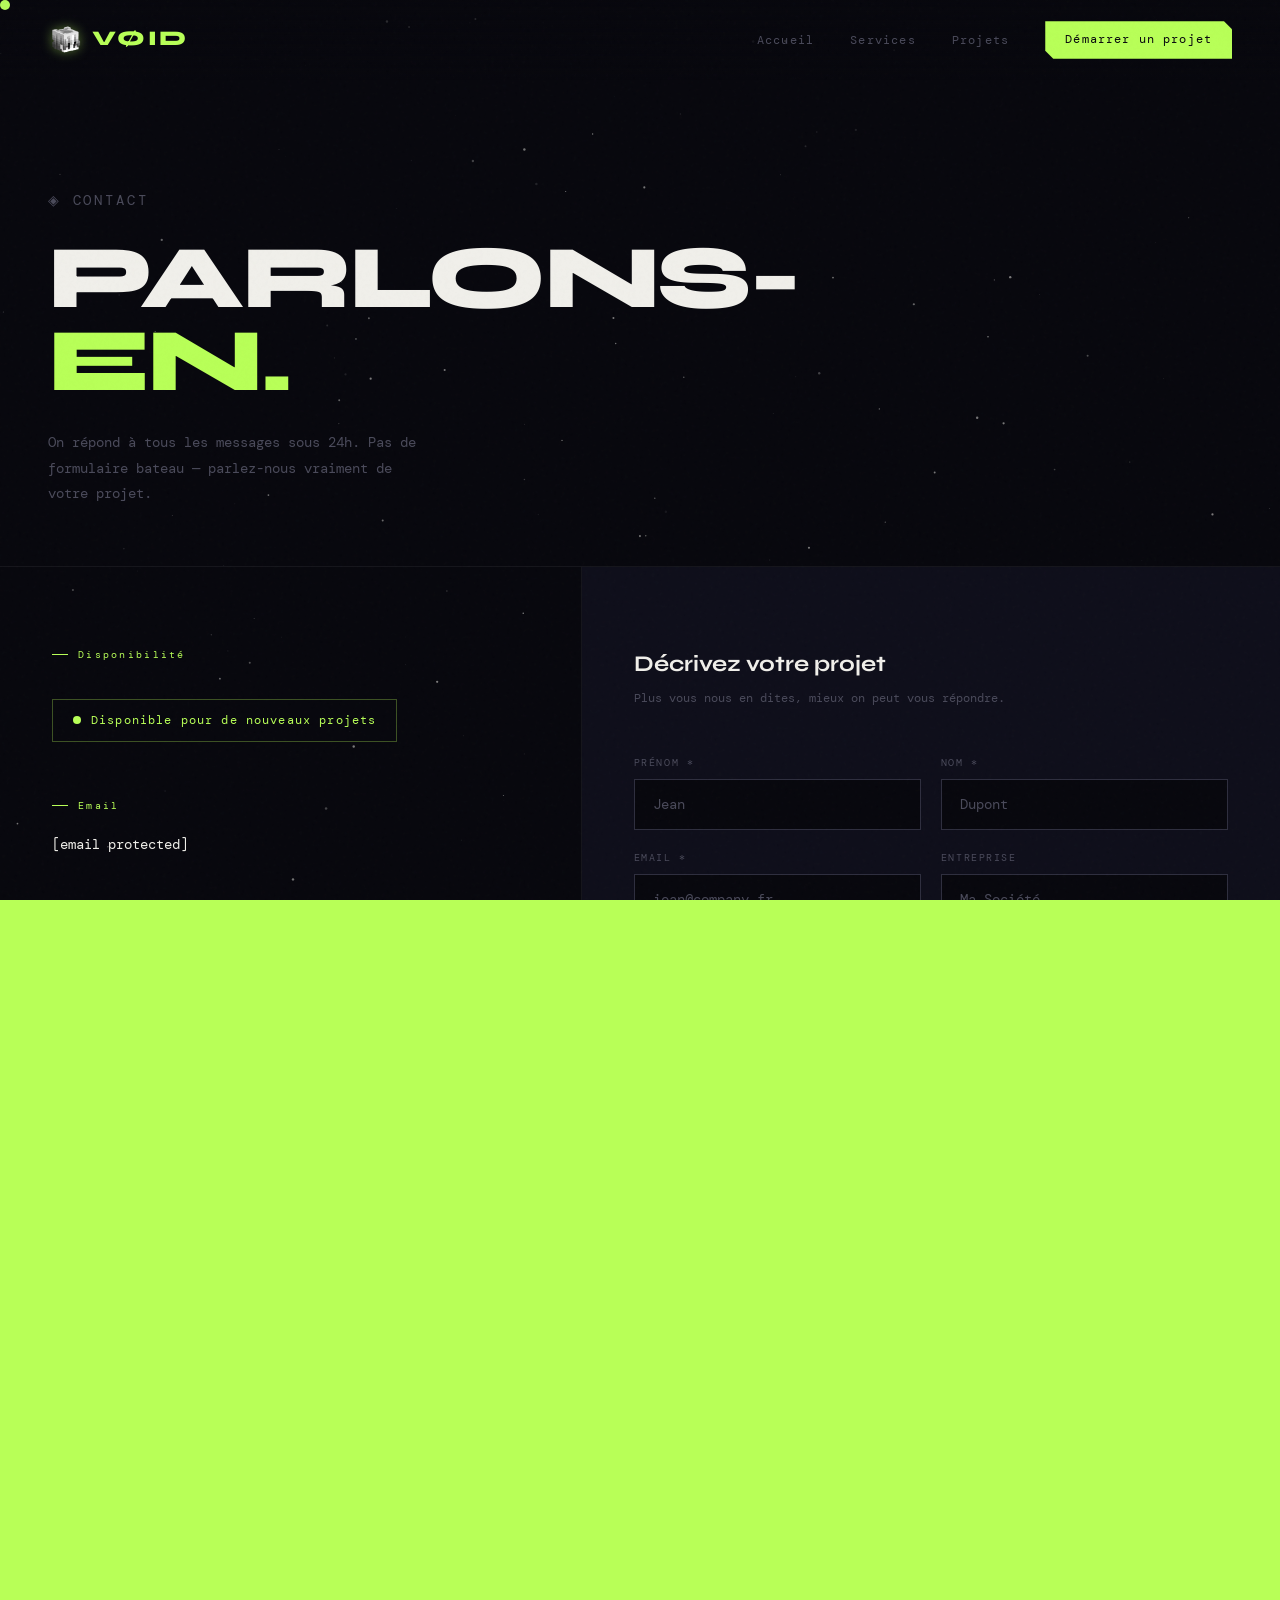
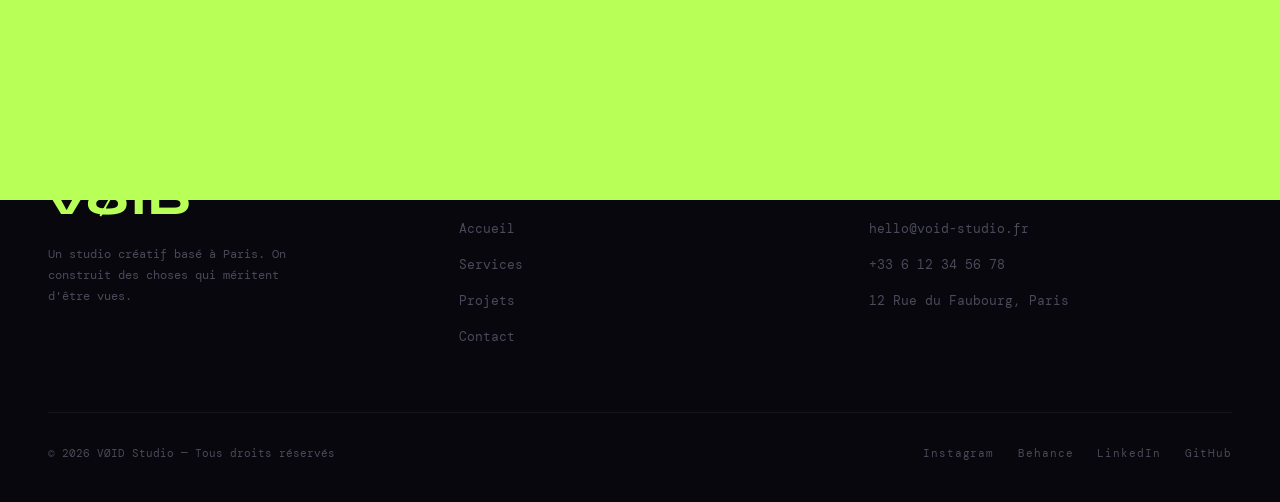
==== contact.html @ 42331fbd "Update contact.html" ====
<!DOCTYPE html>
<html lang="fr">
<head>
<meta charset="UTF-8">
<meta name="viewport" content="width=device-width, initial-scale=1.0">
<title>VØID Studio — Contact</title>
<meta name="description" content="Contactez le studio VØID pour démarrer votre projet web ou de design.">
<link rel="stylesheet" href="style.css">
<style>
  .contact-hero { padding: calc(var(--nav-h) + 80px) 48px 60px; position: relative; z-index: 1; }
  .contact-hero h1 { margin-top: 24px; }
  .contact-hero p {
    font-family: var(--font-mono); font-size: 0.88rem;
    color: var(--muted); line-height: 1.8; max-width: 380px;
    margin-top: 28px;
    opacity: 0; animation: fadeUp 0.9s 0.55s var(--ease-out) forwards;
  }

  /* MAIN LAYOUT */
  .contact-layout {
    display: grid; grid-template-columns: 1fr 1.2fr;
    gap: 0; border-top: 1px solid var(--border);
    position: relative; z-index: 1;
    min-height: 70vh;
  }

  /* LEFT: INFO */
  .contact-info { padding: 80px 52px; border-right: 1px solid var(--border); }
  .info-block { margin-bottom: 56px; }
  .info-block-label {
    font-family: var(--font-mono); font-size: 0.65rem;
    color: var(--accent); letter-spacing: 0.22em;
    margin-bottom: 20px; display: flex; align-items: center; gap: 10px;
  }
  .info-block-label::before { content:''; display:block; width:16px; height:1px; background:var(--accent); }
  .info-block a, .info-block p {
    font-size: 1rem; color: var(--white);
    text-decoration: none; display: block; margin-bottom: 8px;
    font-family: var(--font-mono); font-size: 0.88rem;
    transition: color 0.3s;
  }
  .info-block a:hover { color: var(--accent); }

  .availability-badge {
    display: inline-flex; align-items: center; gap: 10px;
    border: 1px solid rgba(184,255,87,0.3); padding: 12px 20px;
    margin-top: 16px;
  }
  .avail-dot {
    width: 8px; height: 8px; border-radius: 50%;
    background: var(--accent);
    animation: pulse 2s infinite;
  }
  .avail-text { font-family:var(--font-mono); font-size:0.72rem; color:var(--accent); letter-spacing:0.1em; }

  .social-links { display: flex; flex-direction: column; gap: 12px; }
  .social-link {
    font-family: var(--font-mono); font-size: 0.82rem;
    color: var(--muted); text-decoration: none;
    display: flex; align-items: center; gap: 12px;
    transition: all 0.3s;
  }
  .social-link::before { content:'↗'; font-size:0.7rem; opacity:0; transform:translateX(-4px); transition:all 0.3s; }
  .social-link:hover { color: var(--white); }
  .social-link:hover::before { opacity:1; transform:translateX(0); }

  /* RIGHT: FORM */
  .contact-form-wrap { padding: 80px 52px; background: var(--bg2); }
  .form-title { font-size: 1.4rem; font-weight: 700; margin-bottom: 8px; }
  .form-subtitle { font-family:var(--font-mono); font-size:0.78rem; color:var(--muted); margin-bottom: 48px; }

  .form-grid { display: grid; grid-template-columns: 1fr 1fr; gap: 20px; }
  .form-group { display: flex; flex-direction: column; gap: 8px; }
  .form-group.full { grid-column: 1/-1; }
  .form-label { font-family:var(--font-mono); font-size:0.65rem; color:var(--muted); letter-spacing:0.15em; text-transform:uppercase; }
  .form-input, .form-select, .form-textarea {
    background: var(--bg); border: 1px solid var(--muted2);
    color: var(--white); font-family: var(--font-mono); font-size: 0.85rem;
    padding: 16px 18px; outline: none;
    transition: border-color 0.3s, box-shadow 0.3s;
    width: 100%;
  }
  .form-input:focus, .form-select:focus, .form-textarea:focus {
    border-color: var(--accent);
    box-shadow: 0 0 0 3px rgba(184,255,87,0.08);
  }
  .form-input::placeholder, .form-textarea::placeholder { color: var(--muted); }
  .form-select { appearance: none; background-image: url("data:image/svg+xml,%3Csvg xmlns='http://www.w3.org/2000/svg' viewBox='0 0 12 8'%3E%3Cpath d='M1 1l5 5 5-5' stroke='%234a4a5a' stroke-width='1.5' fill='none'/%3E%3C/svg%3E"); background-repeat:no-repeat; background-position:right 16px center; background-size:12px; cursor:pointer; }
  .form-select option { background: var(--bg2); }
  .form-textarea { resize: vertical; min-height: 140px; }

  /* Budget selector */
  .budget-grid { display: grid; grid-template-columns: repeat(3,1fr); gap: 8px; }
  .budget-opt input { display: none; }
  .budget-opt label {
    display: block; padding: 12px 8px; text-align: center;
    font-family: var(--font-mono); font-size: 0.65rem; letter-spacing: 0.05em;
    border: 1px solid var(--muted2); color: var(--muted);
    cursor: pointer; transition: all 0.3s;
  }
  .budget-opt input:checked + label { border-color: var(--accent); color: var(--accent); background: rgba(184,255,87,0.06); }
  .budget-opt label:hover { border-color: var(--white); color: var(--white); }

  .form-submit {
    margin-top: 32px; width: 100%;
    background: var(--accent); color: var(--bg);
    border: none; padding: 20px 32px;
    font-family: var(--font-display); font-size: 0.95rem; font-weight: 700;
    letter-spacing: 0.04em; cursor: pointer;
    display: flex; align-items: center; justify-content: center; gap: 12px;
    clip-path: polygon(0 0,calc(100% - 12px) 0,100% 12px,100% 100%,12px 100%,0 calc(100% - 12px));
    transition: transform 0.3s var(--ease-out), box-shadow 0.3s;
  }
  .form-submit:hover { transform: translateY(-3px); box-shadow: 0 16px 48px rgba(184,255,87,0.25); }
  .form-submit.loading { opacity: 0.7; pointer-events: none; }
  .form-submit .submit-arrow { transition: transform 0.3s; }
  .form-submit:hover .submit-arrow { transform: translate(4px,-4px); }

  /* Success message */
  .form-success {
    display: none; text-align: center; padding: 60px 20px;
  }
  .form-success.show { display: block; }
  .form-success .success-icon { font-size: 3rem; margin-bottom: 20px; }
  .form-success h3 { font-size: 1.6rem; font-weight: 700; margin-bottom: 12px; }
  .form-success p { font-family:var(--font-mono); font-size:0.82rem; color:var(--muted); line-height:1.7; }

  /* MAP-LIKE VISUAL */
  .contact-location {
    position: relative; z-index: 1;
    margin: 0; padding: 0;
    height: 200px; overflow: hidden;
    background: var(--bg2); border-top: 1px solid var(--border);
    display: flex; align-items: center; justify-content: center;
  }
  .location-inner { text-align: center; }
  .location-pin { font-size: 2rem; animation: float 3s ease-in-out infinite; display:block; margin-bottom:12px; }
  @keyframes float { 0%,100%{transform:translateY(0)} 50%{transform:translateY(-8px)} }
  .location-text { font-family:var(--font-mono); font-size:0.78rem; color:var(--muted); letter-spacing:0.1em; }
  .location-text strong { color:var(--white); display:block; font-size:0.9rem; margin-bottom:4px; font-weight:400; }
  .location-grid-bg {
    position: absolute; inset: 0; opacity: 0.04;
    background-image: linear-gradient(var(--accent) 1px, transparent 1px), linear-gradient(90deg, var(--accent) 1px, transparent 1px);
    background-size: 40px 40px;
    pointer-events: none;
  }

  @media(max-width:1024px){ .contact-layout{grid-template-columns:1fr} .contact-info{border-right:none;border-bottom:1px solid var(--border)} }
  @media(max-width:768px){ .contact-hero,.contact-info,.contact-form-wrap{padding-left:24px;padding-right:24px} .form-grid{grid-template-columns:1fr} .budget-grid{grid-template-columns:repeat(2,1fr)} }
</style>
</head>
<body>
<canvas id="stars"></canvas>
<div class="cursor" id="cursor"></div>
<div class="cursor-ring" id="cursorRing"></div>
<div class="page-transition"></div>

<nav class="nav">
  <a class="nav-logo" href="index.html"><img src="Voidsoul.png" alt="VØID" style="height:36px;width:36px;object-fit:contain;vertical-align:middle;margin-right:8px;filter:drop-shadow(0 0 6px rgba(184,255,87,0.4))">VØID</a>
  <div class="nav-links">
    <a href="index.html">Accueil</a>
    <a href="services.html">Services</a>
    <a href="projets.html">Projets</a>
    <a href="contact.html" class="nav-cta">Démarrer un projet</a>
  </div>
  <button class="nav-toggle" aria-label="Menu"><span></span><span></span><span></span></button>
</nav>
<nav class="nav-mobile">
  <a href="index.html">Accueil</a>
  <a href="services.html">Services</a>
  <a href="projets.html">Projets</a>
  <a href="contact.html">Contact</a>
</nav>

<div class="page">
  <!-- HERO -->
  <section class="contact-hero">
    <p class="page-hero-tag">◈ CONTACT</p>
    <h1 class="display-lg">PARLONS-<br><span class="text-accent">EN.</span></h1>
    <p>On répond à tous les messages sous 24h. Pas de formulaire bateau — parlez-nous vraiment de votre projet.</p>
  </section>

  <!-- LAYOUT -->
  <div class="contact-layout">
    <!-- INFO -->
    <aside class="contact-info">
      <div class="info-block reveal">
        <div class="info-block-label">Disponibilité</div>
        <div class="availability-badge">
          <div class="avail-dot"></div>
          <span class="avail-text">Disponible pour de nouveaux projets</span>
        </div>
      </div>

      <div class="info-block reveal" style="transition-delay:0.1s">
        <div class="info-block-label">Email</div>
        <a href="/cdn-cgi/l/email-protection#aac2cfc6c6c5eadcc5c3ce87d9dedfcec3c584ccd8"><span class="__cf_email__" data-cfemail="9ef6fbf2f2f1dee8f1f7fab3edeaebfaf7f1b0f8ec">[email&#160;protected]</span></a>
      </div>

      <div class="info-block reveal" style="transition-delay:0.15s">
        <div class="info-block-label">Téléphone</div>
        <a href="tel:+33612345678">+33 6 12 34 56 78</a>
        <p style="font-size:0.72rem;color:var(--muted);margin-top:4px">Lun–Ven, 9h–18h</p>
      </div>

      <div class="info-block reveal" style="transition-delay:0.2s">
        <div class="info-block-label">Adresse</div>
        <p>12 Rue du Faubourg Saint-Antoine</p>
        <p>75011 Paris, France</p>
      </div>

      <div class="info-block reveal" style="transition-delay:0.25s">
        <div class="info-block-label">Réseaux</div>
        <div class="social-links">
          <a href="#" class="social-link">Instagram</a>
          <a href="#" class="social-link">Behance</a>
          <a href="#" class="social-link">LinkedIn</a>
          <a href="#" class="social-link">GitHub</a>
        </div>
      </div>
    </aside>

    <!-- FORM -->
    <div class="contact-form-wrap reveal-right">
      <div id="formContainer">
        <h2 class="form-title">Décrivez votre projet</h2>
        <p class="form-subtitle">Plus vous nous en dites, mieux on peut vous répondre.</p>

        <form id="contactForm" novalidate>
          <div class="form-grid">
            <div class="form-group">
              <label class="form-label" for="fname">Prénom *</label>
              <input class="form-input" type="text" id="fname" name="fname" placeholder="Jean" required>
            </div>
            <div class="form-group">
              <label class="form-label" for="lname">Nom *</label>
              <input class="form-input" type="text" id="lname" name="lname" placeholder="Dupont" required>
            </div>
            <div class="form-group">
              <label class="form-label" for="email">Email *</label>
              <input class="form-input" type="email" id="email" name="email" placeholder="jean@company.fr" required>
            </div>
            <div class="form-group">
              <label class="form-label" for="company">Entreprise</label>
              <input class="form-input" type="text" id="company" name="company" placeholder="Ma Société">
            </div>
            <div class="form-group full">
              <label class="form-label" for="service">Type de projet *</label>
              <select class="form-select" id="service" name="service" required>
                <option value="" disabled selected>Sélectionnez un service…</option>
                <option value="web">Création de site web</option>
                <option value="code">Code du tout (app, API, script…)</option>
                <option value="collab">Collaboration / Partenariat</option>
                <option value="design">Créations graphiques</option>
                <option value="motion">Motion & Animation</option>
                <option value="maintenance">Maintenance & Support</option>
                <option value="other">Autre / Je ne sais pas encore</option>
              </select>
            </div>
            <div class="form-group full">
              <label class="form-label">Budget estimé</label>
              <div class="budget-grid">
                <div class="budget-opt"><input type="radio" name="budget" id="b1" value="<2k"><label for="b1">&lt; 2 000 €</label></div>
                <div class="budget-opt"><input type="radio" name="budget" id="b2" value="2-5k"><label for="b2">2 000 – 5 000 €</label></div>
                <div class="budget-opt"><input type="radio" name="budget" id="b3" value="5-10k"><label for="b3">5 000 – 10 000 €</label></div>
                <div class="budget-opt"><input type="radio" name="budget" id="b4" value="10-25k"><label for="b4">10 000 – 25 000 €</label></div>
                <div class="budget-opt"><input type="radio" name="budget" id="b5" value=">25k"><label for="b5">&gt; 25 000 €</label></div>
                <div class="budget-opt"><input type="radio" name="budget" id="b6" value="unknown"><label for="b6">À définir</label></div>
              </div>
            </div>
            <div class="form-group full">
              <label class="form-label" for="message">Décrivez votre projet *</label>
              <textarea class="form-textarea" id="message" name="message" placeholder="Parlez-nous de votre projet, vos objectifs, votre cible, vos délais… Plus vous nous en dites, mieux c'est." required></textarea>
            </div>
          </div>

          <button type="submit" class="form-submit" id="submitBtn">
            Envoyer le message
            <svg class="submit-arrow" width="20" height="20" viewBox="0 0 20 20" fill="none"><path d="M4 16L16 4M16 4H8M16 4V12" stroke="currentColor" stroke-width="1.5"/></svg>
          </button>
        </form>
      </div>

      <!-- SUCCESS -->
      <div class="form-success" id="formSuccess">
        <div class="success-icon">◈</div>
        <h3>Message reçu !</h3>
        <p>On reviendra vers vous sous 24h.<br>En attendant, jetez un oeil à nos projets.</p>
        <a href="projets.html" class="btn btn-primary" style="margin-top:32px; display:inline-flex">
          Voir nos projets →
        </a>
      </div>
    </div>
  </div>

  <!-- LOCATION -->
  <div class="contact-location">
    <div class="location-grid-bg"></div>
    <div class="location-inner">
      <span class="location-pin">◎</span>
      <div class="location-text">
        <strong>Paris, France</strong>
        12 Rue du Faubourg Saint-Antoine, 75011
      </div>
    </div>
  </div>

  <footer class="footer"></footer>
</div>

<script data-cfasync="false" src="/cdn-cgi/scripts/5c5dd728/cloudflare-static/email-decode.min.js"></script><script src="data.js"></script>
<script src="main.js"></script>
<script>
  const form = document.getElementById('contactForm');
  const submitBtn = document.getElementById('submitBtn');
  const formSuccess = document.getElementById('formSuccess');
  const formContainer = document.getElementById('formContainer');

  /* Input focus effects */
  document.querySelectorAll('.form-input, .form-select, .form-textarea').forEach(el => {
    el.addEventListener('focus', () => el.parentElement.classList.add('focused'));
    el.addEventListener('blur',  () => el.parentElement.classList.remove('focused'));
  });

  /* Form validation & submit */
  form && form.addEventListener('submit', e => {
    e.preventDefault();
    const required = form.querySelectorAll('[required]');
    let valid = true;
    required.forEach(field => {
      if (!field.value.trim()) {
        valid = false;
        field.style.borderColor = 'var(--accent2)';
        field.addEventListener('input', () => field.style.borderColor = '', { once: true });
      }
    });
    if (!valid) return;

    submitBtn.classList.add('loading');
    submitBtn.textContent = 'Envoi en cours…';

    // Simulate send (replace with real API call)
    setTimeout(() => {
      formContainer.style.opacity = '0';
      formContainer.style.transform = 'translateY(-20px)';
      formContainer.style.transition = 'all 0.4s ease';
      setTimeout(() => {
        formContainer.style.display = 'none';
        formSuccess.classList.add('show');
        formSuccess.style.animation = 'fadeUp 0.6s var(--ease-out) forwards';
      }, 400);
    }, 1800);
  });

  /* Character counter for textarea */
  const textarea = document.getElementById('message');
  if (textarea) {
    const label = textarea.previousElementSibling;
    textarea.addEventListener
---- style.css ----
/* ========================================================
   VØID Studio — Global Stylesheet
   ======================================================== */

@import url('https://fonts.googleapis.com/css2?family=Syne:wght@400;600;700;800&family=DM+Mono:ital,wght@0,300;0,400;1,300&display=swap');

/* ── RESET & ROOT ── */
*, *::before, *::after { margin: 0; padding: 0; box-sizing: border-box; }

:root {
  --bg:      #07070d;
  --bg2:     #0e0e1a;
  --bg3:     #141424;
  --accent:  #b8ff57;
  --accent2: #ff4d6d;
  --accent3: #57c8ff;
  --white:   #f0efea;
  --muted:   #4a4a5a;
  --muted2:  #2e2e3e;
  --border:  rgba(255,255,255,0.06);

  --font-display: 'Syne', sans-serif;
  --font-mono:    'DM Mono', monospace;

  --ease-out:  cubic-bezier(0.16, 1, 0.3, 1);
  --ease-in:   cubic-bezier(0.7, 0, 0.84, 0);

  --radius: 2px;
  --nav-h: 80px;
}

html { scroll-behavior: smooth; font-size: 16px; }

body {
  background: var(--bg);
  color: var(--white);
  font-family: var(--font-display);
  cursor: none;
  overflow-x: hidden;
  line-height: 1.5;
  -webkit-font-smoothing: antialiased;
}

/* ── NOISE OVERLAY ── */
body::after {
  content: '';
  position: fixed; inset: 0;
  background-image: url("data:image/svg+xml,%3Csvg viewBox='0 0 256 256' xmlns='http://www.w3.org/2000/svg'%3E%3Cfilter id='n'%3E%3CfeTurbulence type='fractalNoise' baseFrequency='0.9' numOctaves='4' stitchTiles='stitch'/%3E%3C/filter%3E%3Crect width='100%25' height='100%25' filter='url(%23n)' opacity='0.04'/%3E%3C/svg%3E");
  pointer-events: none;
  z-index: 9000;
  opacity: 0.5;
}

/* ── CUSTOM CURSOR ── */
.cursor {
  position: fixed; top: 0; left: 0;
  width: 10px; height: 10px;
  background: var(--accent);
  border-radius: 50%;
  pointer-events: none;
  z-index: 9999;
  mix-blend-mode: exclusion;
  transition: transform 0.08s ease, width 0.3s var(--ease-out), height 0.3s var(--ease-out);
}
.cursor-ring {
  position: fixed; top: 0; left: 0;
  width: 36px; height: 36px;
  border: 1px solid rgba(184,255,87,0.5);
  border-radius: 50%;
  pointer-events: none;
  z-index: 9998;
  mix-blend-mode: exclusion;
  transition: transform 0.18s var(--ease-out), width 0.35s var(--ease-out), height 0.35s var(--ease-out), border-color 0.3s, background 0.3s;
}
.cursor-ring.hovered {
  width: 56px; height: 56px;
  border-color: var(--accent);
  background: rgba(184,255,87,0.06);
}
.cursor-ring.clicking { transform: scale(0.8) !important; }

/* ── CANVAS STARS ── */
#stars {
  position: fixed; top: 0; left: 0;
  width: 100%; height: 100%;
  z-index: 0; pointer-events: none;
}

/* ── NAVIGATION ── */
.nav {
  position: fixed; top: 0; left: 0; right: 0;
  z-index: 200;
  height: var(--nav-h);
  display: flex; justify-content: space-between; align-items: center;
  padding: 0 48px;
}
.nav::before {
  content: '';
  position: absolute; inset: 0;
  background: linear-gradient(to bottom, rgba(7,7,13,0.95) 0%, rgba(7,7,13,0) 100%);
  pointer-events: none;
}
.nav-logo {
  font-size: 1.3rem; font-weight: 800;
  letter-spacing: 0.12em; color: var(--accent);
  text-decoration: none; z-index: 1;
  transition: opacity 0.3s;
}
.nav-logo:hover { opacity: 0.7; }
.nav-links {
  display: flex; gap: 36px; align-items: center; z-index: 1;
}
.nav-links a {
  font-family: var(--font-mono); font-size: 0.75rem;
  color: var(--muted); text-decoration: none;
  letter-spacing: 0.1em; transition: color 0.3s;
  position: relative;
}
.nav-links a::after {
  content: '';
  position: absolute; bottom: -2px; left: 0;
  width: 0; height: 1px;
  background: var(--accent);
  transition: width 0.3s var(--ease-out);
}
.nav-links a:hover, .nav-links a.active { color: var(--white); }
.nav-links a:hover::after, .nav-links a.active::after { width: 100%; }
.nav-cta {
  font-family: var(--font-mono) !important;
  background: var(--accent) !important;
  color: var(--bg) !important;
  padding: 10px 20px !important;
  font-size: 0.72rem !important;
  font-weight: 400 !important;
  letter-spacing: 0.1em !important;
  transition: transform 0.25s, box-shadow 0.25s !important;
  clip-path: polygon(0 0, calc(100% - 8px) 0, 100% 8px, 100% 100%, 8px 100%, 0 calc(100% - 8px));
}
.nav-cta::after { display: none !important; }
.nav-cta:hover { transform: translateY(-2px) !important; box-shadow: 0 8px 30px rgba(184,255,87,0.3) !important; }

/* Mobile hamburger */
.nav-toggle {
  display: none; z-index: 1;
  flex-direction: column; gap: 5px; cursor: pointer;
  background: none; border: none; padding: 4px;
}
.nav-toggle span {
  display: block; width: 24px; height: 1px;
  background: var(--white); transition: all 0.3s;
}
.nav-toggle.open span:nth-child(1) { transform: translateY(6px) rotate(45deg); }
.nav-toggle.open span:nth-child(2) { opacity: 0; }
.nav-toggle.open span:nth-child(3) { transform: translateY(-6px) rotate(-45deg); }

/* Mobile menu */
.nav-mobile {
  display: none;
  position: fixed; inset: 0;
  background: var(--bg);
  z-index: 190;
  flex-direction: column; justify-content: center; align-items: center;
  gap: 40px;
}
.nav-mobile.open { display: flex; }
.nav-mobile a {
  font-size: 2.5rem; font-weight: 800;
  color: var(--white); text-decoration: none;
  letter-spacing: -0.02em; transition: color 0.3s;
}
.nav-mobile a:hover { color: var(--accent); }

/* ── PAGE WRAPPER ── */
.page { position: relative; z-index: 1; }

/* ── SECTION BASICS ── */
.section { padding: 120px 48px; }
.section-sm { padding: 80px 48px; }

.section-label {
  font-family: var(--font-mono); font-size: 0.68rem;
  color: var(--accent); letter-spacing: 0.3em;
  text-transform: uppercase;
  display: flex; align-items: center; gap: 16px;
  margin-bottom: 64px;
}
.section-label::before {
  content: ''; display: block;
  width: 32px; height: 1px; background: var(--accent);
  flex-shrink: 0;
}

/* ── TYPOGRAPHY ── */
.display-xl {
  font-size: clamp(4rem, 11vw, 12rem);
  font-weight: 800; line-height: 0.9;
  letter-spacing: -0.03em;
}
.display-lg {
  font-size: clamp(3rem, 7vw, 8rem);
  font-weight: 800; line-height: 0.92;
  letter-spacing: -0.03em;
}
.display-md {
  font-size: clamp(2rem, 4vw, 4rem);
  font-weight: 700; line-height: 1.1;
  letter-spacing: -0.02em;
}
.text-accent { color: var(--accent); }
.text-muted { color: var(--muted); }
.text-mono {
  font-family: var(--font-mono);
  font-size: 0.85rem; line-height: 1.8;
}

/* ── BUTTONS ── */
.btn {
  display: inline-flex; align-items: center; gap: 12px;
  text-decoration: none; font-family: var(--font-display);
  font-weight: 700; letter-spacing: 0.04em;
  transition: all 0.3s var(--ease-out);
  cursor: none;
}
.btn-primary {
  background: var(--accent); color: var(--bg);
  padding: 18px 36px; font-size: 0.9rem;
  clip-path: polygon(0 0, calc(100% - 12px) 0, 100% 12px, 100% 100%, 12px 100%, 0 calc(100% - 12px));
}
.btn-primary:hover {
  transform: translateY(-3px);
  box-shadow: 0 20px 60px rgba(184,255,87,0.25);
}
.btn-outline {
  border: 1px solid var(--muted2); color: var(--white);
  padding: 16px 32px; font-size: 0.85rem;
}
.btn-outline:hover {
  border-color: var(--white);
  transform: translateY(-2px);
}
.btn svg { transition: transform 0.3s var(--ease-out); }
.btn:hover svg { transform: translate(4px, -4px); }

/* ── CARDS ── */
.card {
  background: var(--bg2);
  border: 1px solid var(--border);
  transition: all 0.4s var(--ease-out);
}
.card:hover { border-color: rgba(184,255,87,0.12); background: var(--bg3); }

/* ── TAG ── */
.tag {
  display: inline-block;
  font-family: var(--font-mono); font-size: 0.65rem;
  letter-spacing: 0.15em; text-transform: uppercase;
  padding: 5px 12px;
  border: 1px solid var(--muted2);
  color: var(--muted);
}

/* ── DIVIDER ── */
.divider { height: 1px; background: var(--border); margin: 0 48px; }

/* ── MARQUEE ── */
.marquee-wrapper {
  border-top: 1px solid var(--border);
  border-bottom: 1px solid var(--border);
  padding: 18px 0; overflow: hidden;
  background: rgba(255,255,255,0.015);
}
.marquee-track {
  display: flex; white-space: nowrap;
  animation: marquee 20s linear infinite;
}
.marquee-track:hover { animation-play-state: paused; }
.marquee-item {
  font-family: var(--font-mono); font-size: 0.72rem;
  letter-spacing: 0.18em; color: var(--muted);
  padding: 0 48px; display: flex; align-items: center; gap: 48px;
}
.marquee-dot { color: var(--accent); }

/* ── STATS BAR ── */
.stats-bar {
  background: var(--accent);
  display: grid; grid-template-columns: repeat(4, 1fr);
}
.stat-item { padding: 52px 40px; border-right: 1px solid rgba(7,7,13,0.12); }
.stat-item:last-child { border-right: none; }
.stat-number {
  font-size: clamp(2.5rem, 5vw, 4rem);
  font-weight: 800; color: var(--bg); line-height: 1;
}
.stat-suffix { color: rgba(7,7,13,0.5); font-size: 0.6em; }
.stat-label {
  font-family: var(--font-mono); font-size: 0.7rem;
  color: rgba(7,7,13,0.55); margin-top: 8px;
  letter-spacing: 0.1em; text-transform: uppercase;
}

/* ── FOOTER ── */
.footer {
  border-top: 1px solid var(--border);
  padding: 64px 48px 40px;
  position: relative; z-index: 1;
}
.footer-top {
  display: grid; grid-template-columns: 1fr 1fr 1fr;
  gap: 48px; margin-bottom: 64px;
}
.footer-brand .logo {
  font-size: 2rem; font-weight: 800;
  color: var(--accent); letter-spacing: 0.1em;
  display: block; margin-bottom: 16px;
}
.footer-brand p {
  font-family: var(--font-mono); font-size: 0.78rem;
  color: var(--muted); line-height: 1.7; max-width: 260px;
}
.footer-col h4 {
  font-family: var(--font-mono); font-size: 0.68rem;
  color: var(--accent); letter-spacing: 0.2em;
  text-transform: uppercase; margin-bottom: 20px;
}
.footer-col ul { list-style: none; display: flex; flex-direction: column; gap: 12px; }
.footer-col ul li a {
  font-family: var(--font-mono); font-size: 0.8rem;
  color: var(--muted); text-decoration: none;
  transition: color 0.3s;
}
.footer-col ul li a:hover { color: var(--white); }
.footer-bottom {
  display: flex; justify-content: space-between; align-items: center;
  padding-top: 32px; border-top: 1px solid var(--border);
}
.footer-copy {
  font-family: var(--font-mono); font-size: 0.7rem; color: var(--muted);
}
.footer-socials { display: flex; gap: 24px; }
.footer-socials a {
  font-family: var(--font-mono); font-size: 0.7rem;
  color: var(--muted); text-decoration: none;
  letter-spacing: 0.08em; transition: color 0.3s;
}
.footer-socials a:hover { color: var(--accent); }

/* ── SCROLL REVEAL ── */
.reveal {
  opacity: 0;
  transform: translateY(32px);
  transition: opacity 0.8s var(--ease-out), transform 0.8s var(--ease-out);
}
.reveal.visible { opacity: 1; transform: translateY(0); }
.reveal-left {
  opacity: 0; transform: translateX(-32px);
  transition: opacity 0.8s var(--ease-out), transform 0.8s var(--ease-out);
}
.reveal-left.visible { opacity: 1; transform: translateX(0); }
.reveal-right {
  opacity: 0; transform: translateX(32px);
  transition: opacity 0.8s var(--ease-out), transform 0.8s var(--ease-out);
}
.reveal-right.visible { opacity: 1; transform: translateX(0); }

/* ── PAGE TRANSITION ── */
.page-transition {
  position: fixed; inset: 0; z-index: 9990;
  background: var(--accent);
  transform: translateY(100%);
  pointer-events: none;
}
.page-transition.entering { animation: ptEnter 0.5s var(--ease-out) forwards; }
.page-transition.leaving  { animation: ptLeave 0.5s var(--ease-in) forwards; }

/* ── GLITCH ── */
.glitch { position: relative; }
.glitch::before, .glitch::after {
  content: attr(data-text);
  position: absolute; top: 0; left: 0;
  width: 100%; height: 100%;
}
.glitch::before {
  color: var(--accent2);
  clip-path: polygon(0 30%, 100% 30%, 100% 50%, 0 50%);
  animation: glitch1 5s infinite;
}
.glitch::after {
  color: var(--accent3);
  clip-path: polygon(0 65%, 100% 65%, 100% 80%, 0 80%);
  animation: glitch2 5s infinite 0.15s;
}

/* ── ANIMATIONS ── */
@keyframes marquee {
  from { transform: translateX(0); }
  to   { transform: translateX(-50%); }
}
@keyframes glitch1 {
  0%,88%,100% { transform: translate(0); opacity: 0; }
  89% { transform: translate(-3px, 1px); opacity: 0.8; }
  91% { transform: translate(3px, -1px); opacity: 0.5; }
  94% { transform: translate(0); opacity: 0; }
}
@keyframes glitch2 {
  0%,90%,100% { transform: translate(0); opacity: 0; }
  91% { transform: translate(3px, -2px); opacity: 0.7; }
  93% { transform: translate(-3px, 1px); opacity: 0.4; }
  96% { transform: translate(0); opacity: 0; }
}
@keyframes fadeUp {
  from { opacity: 0; transform: translateY(30px); }
  to   { opacity: 1; transform: translateY(0); }
}
@keyframes fadeIn {
  from { opacity: 0; }
  to   { opacity: 1; }
}
@keyframes ptEnter {
  from { transform: translateY(100%); }
  to   { transform: translateY(0%); }
}
@keyframes ptLeave {
  from { transform: translateY(0%); }
  to   { transform: translateY(-100%); }
}
@keyframes spin {
  to { transform: rotate(360deg); }
}
@keyframes pulse {
  0%,100% { opacity: 1; }
  50% { opacity: 0.4; }
}

/* ── HERO SHARED ── */
.page-hero {
  min-height: 55vh;
  display: flex; flex-direction: column; justify-content: flex-end;
  padding: calc(var(--nav-h) + 60px) 48px 80px;
}
.page-hero-tag {
  font-family: var(--font-mono); font-size: 0.7rem;
  color: var(--accent); letter-spacing: 0.2em;
  margin-bottom: 24px;
  opacity: 0; animation: fadeUp 0.9s 0.2s var(--ease-out) forwards;
}
.page-hero h1 {
  opacity: 0; animation: fadeUp 0.9s 0.35s var(--ease-out) forwards;
}
.page-hero p {
  opacity: 0; animation: fadeUp 0.9s 0.55s var(--ease-out) forwards;
}

/* ── RESPONSIVE ── */
@media (max-width: 1024px) {
  .section, .section-sm { padding-left: 32px; padding-right: 32px; }
  .nav { padding: 0 32px; }
  .stats-bar { grid-template-columns: repeat(2, 1fr); }
  .footer-top { grid-template-columns: 1fr 1fr; }
  .footer-top > :first-child { grid-column: 1 / -1; }
}
@media (max-width: 768px) {
  .section, .section-sm { padding-left: 24px; padding-right: 24px; padding-top: 80px; padding-bottom: 80px; }
  .nav { padding: 0 24px; }
  .nav-links { display: none; }
  .nav-toggle { display: flex; }
  .stats-bar { grid-template-columns: 1fr 1fr; }
  .footer-top { grid-template-columns: 1fr; }
  .footer-bottom { flex-direction: column; gap: 16px; text-align: center; }
  .divider { margin: 0 24px; }
  body { cursor: auto; }
  .cursor, .cursor-ring { display: none; }
}
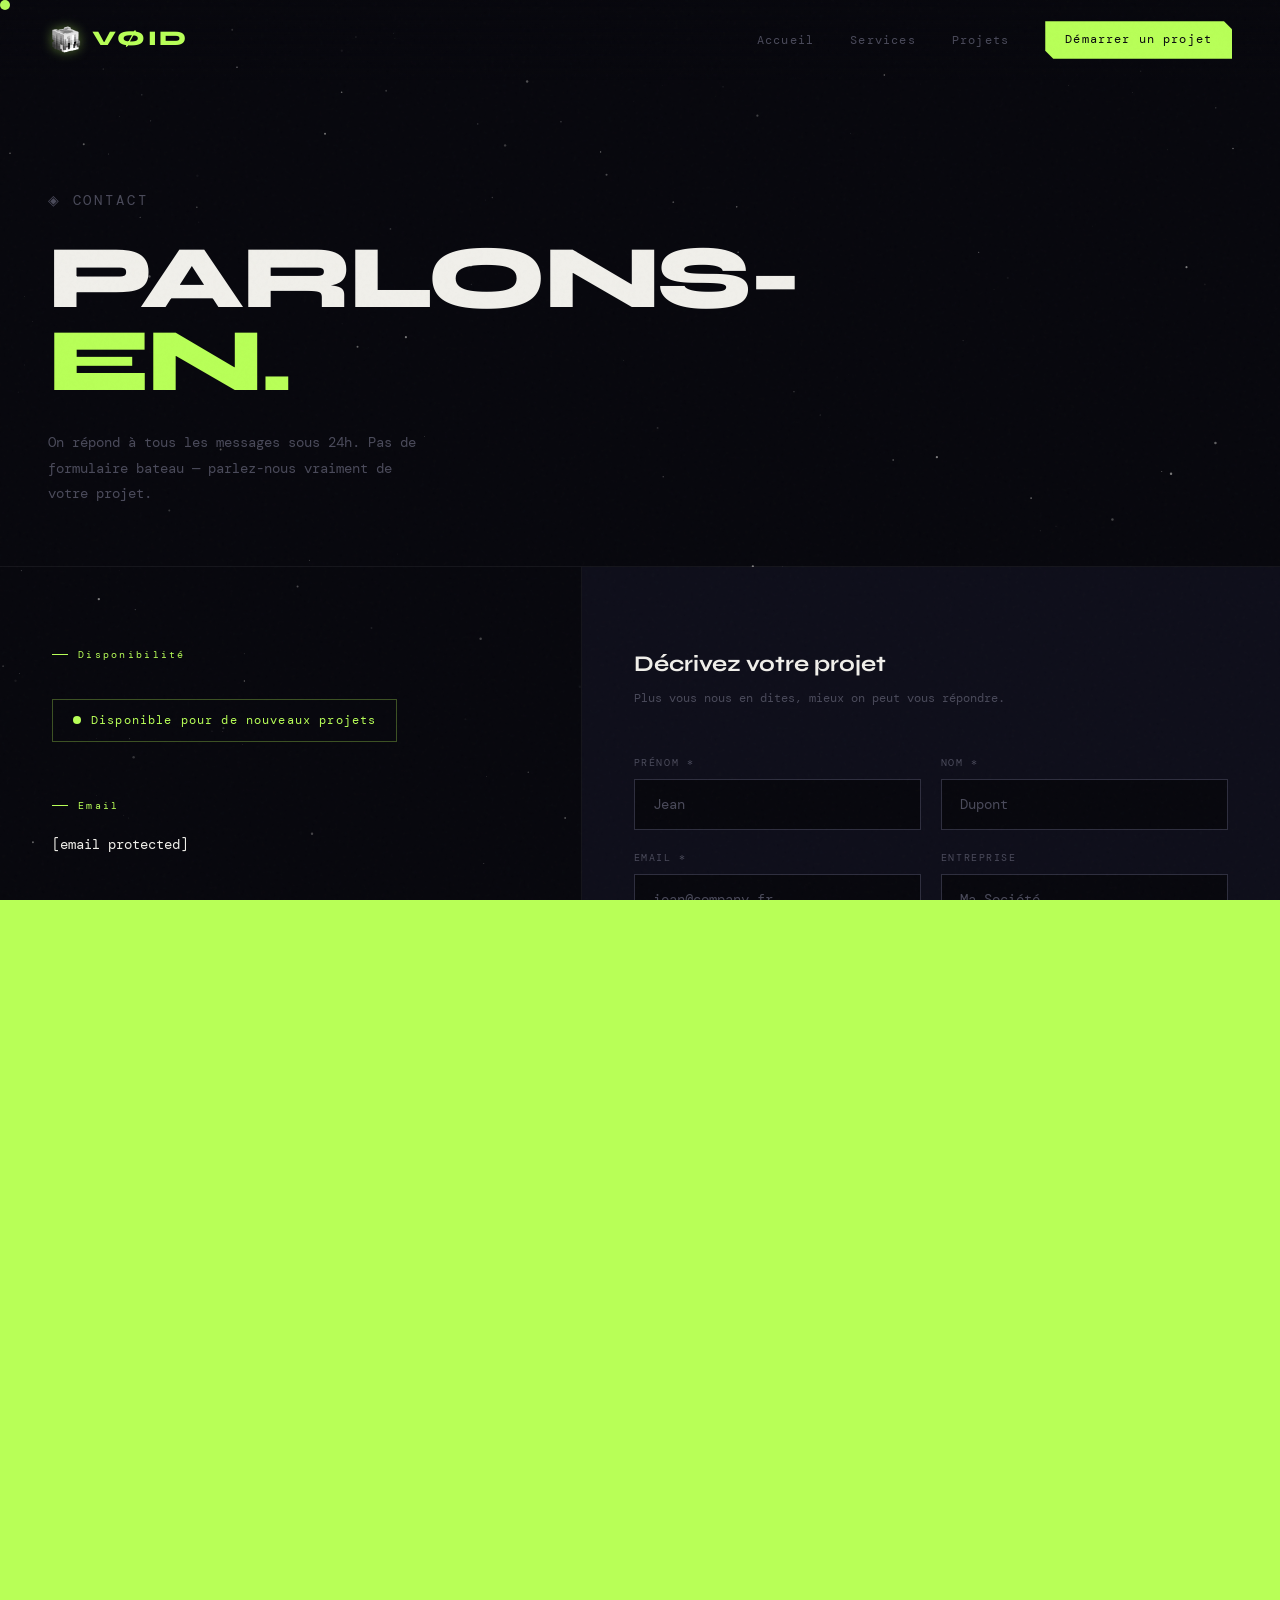
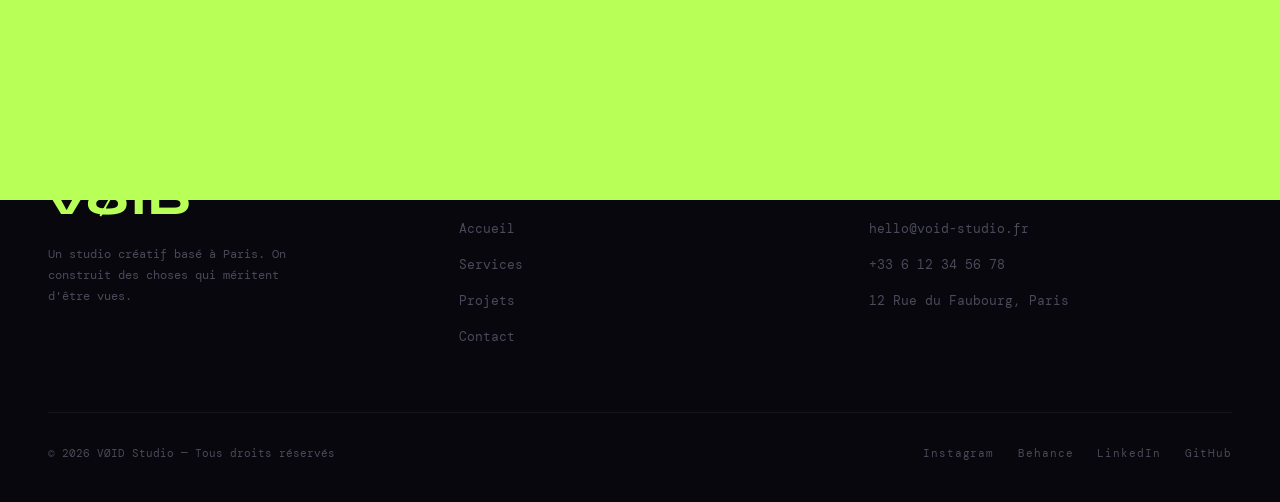
==== commit 8dad0e61: "Update contact.html" ====
--- a/contact.html
+++ b/contact.html
@@ -205,8 +205,8 @@
 
       <div class="info-block reveal" style="transition-delay:0.2s">
         <div class="info-block-label">Adresse</div>
-        <p>12 Rue du Faubourg Saint-Antoine</p>
-        <p>75011 Paris, France</p>
+        <p>Québec, Canada</p>
+        <p>hello@void-studio.fr</p>
       </div>
 
       <div class="info-block reveal" style="transition-delay:0.25s">
@@ -260,17 +260,17 @@
             <div class="form-group full">
               <label class="form-label">Budget estimé</label>
               <div class="budget-grid">
-                <div class="budget-opt"><input type="radio" name="budget" id="b1" value="<2k"><label for="b1">&lt; 2 000 €</label></div>
-                <div class="budget-opt"><input type="radio" name="budget" id="b2" value="2-5k"><label for="b2">2 000 – 5 000 €</label></div>
-                <div class="budget-opt"><input type="radio" name="budget" id="b3" value="5-10k"><label for="b3">5 000 – 10 000 €</label></div>
-                <div class="budget-opt"><input type="radio" name="budget" id="b4" value="10-25k"><label for="b4">10 000 – 25 000 €</label></div>
-                <div class="budget-opt"><input type="radio" name="budget" id="b5" value=">25k"><label for="b5">&gt; 25 000 €</label></div>
-                <div class="budget-opt"><input type="radio" name="budget" id="b6" value="unknown"><label for="b6">À définir</label></div>
+                <div class="budget-opt"><input type="radio" name="budget" id="b1" value="gratuit"><label for="b1">Gratuit</label></div>
+                <div class="budget-opt"><input type="radio" name="budget" id="b2" value="10"><label for="b2">~10 $</label></div>
+                <div class="budget-opt"><input type="radio" name="budget" id="b3" value="25"><label for="b3">~25 $</label></div>
+                <div class="budget-opt"><input type="radio" name="budget" id="b4" value="50"><label for="b4">~50 $</label></div>
+                <div class="budget-opt"><input type="radio" name="budget" id="b5" value="100"><label for="b5">~100 $</label></div>
+                <div class="budget-opt"><input type="radio" name="budget" id="b6" value="200+"><label for="b6">200 $+</label></div>
               </div>
             </div>
             <div class="form-group full">
               <label class="form-label" for="message">Décrivez votre projet *</label>
-              <textarea class="form-textarea" id="message" name="message" placeholder="Parlez-nous de votre projet, vos objectifs, votre cible, vos délais… Plus vous nous en dites, mieux c'est." required></textarea>
+              <textarea class="form-textarea" id="message" name="message" placeholder="Parle-moi de ton projet, vos objectifs, votre cible, vos délais… Plus vous nous en dites, mieux c'est." required></textarea>
             </div>
           </div>
 
@@ -300,7 +300,7 @@
       <span class="location-pin">◎</span>
       <div class="location-text">
         <strong>Paris, France</strong>
-        12 Rue du Faubourg Saint-Antoine, 75011
+        Québec, Canada, 75011
       </div>
     </div>
   </div>
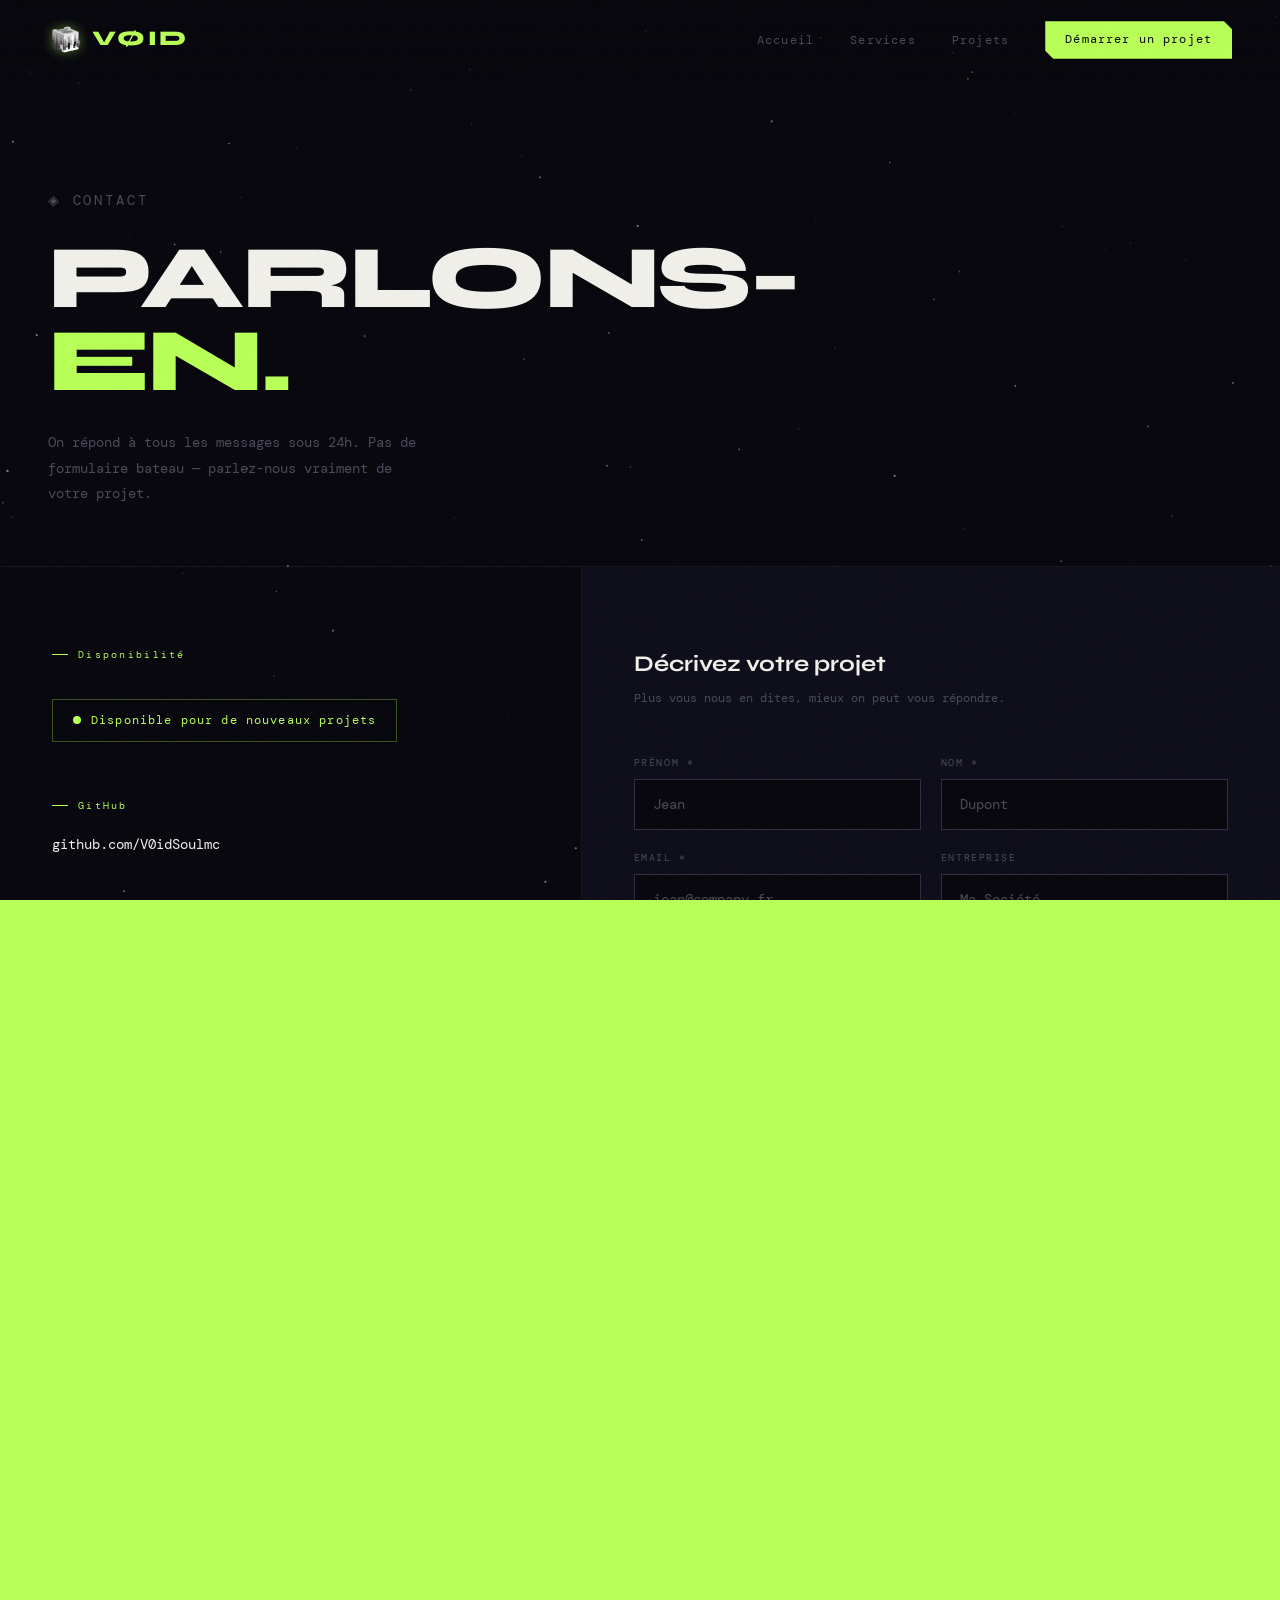
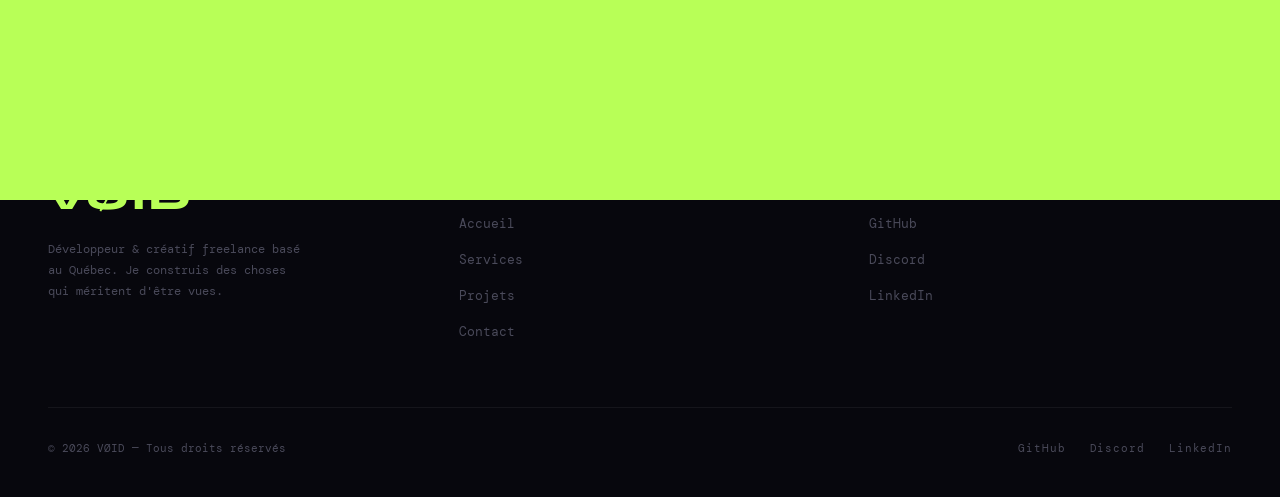
==== commit f6d826c2: "Update contact.html" ====
--- a/contact.html
+++ b/contact.html
@@ -193,29 +193,16 @@
       </div>
 
       <div class="info-block reveal" style="transition-delay:0.1s">
-        <div class="info-block-label">Email</div>
-        <a href="/cdn-cgi/l/email-protection#aac2cfc6c6c5eadcc5c3ce87d9dedfcec3c584ccd8"><span class="__cf_email__" data-cfemail="9ef6fbf2f2f1dee8f1f7fab3edeaebfaf7f1b0f8ec">[email&#160;protected]</span></a>
-      </div>
-
-      <div class="info-block reveal" style="transition-delay:0.15s">
-        <div class="info-block-label">Téléphone</div>
-        <a href="tel:+33612345678">+33 6 12 34 56 78</a>
-        <p style="font-size:0.72rem;color:var(--muted);margin-top:4px">Lun–Ven, 9h–18h</p>
-      </div>
-
-      <div class="info-block reveal" style="transition-delay:0.2s">
-        <div class="info-block-label">Adresse</div>
-        <p>Québec, Canada</p>
-        <p>hello@void-studio.fr</p>
+        <div class="info-block-label">GitHub</div>
+        <a href="https://github.com/V0idSoulmc" target="_blank" rel="noopener">github.com/V0idSoulmc</a>
       </div>
 
       <div class="info-block reveal" style="transition-delay:0.25s">
         <div class="info-block-label">Réseaux</div>
         <div class="social-links">
-          <a href="#" class="social-link">Instagram</a>
-          <a href="#" class="social-link">Behance</a>
+          <a href="https://github.com/V0idSoulmc" target="_blank" rel="noopener" class="social-link">GitHub</a>
+          <a href="#" class="social-link">Discord</a>
           <a href="#" class="social-link">LinkedIn</a>
-          <a href="#" class="social-link">GitHub</a>
         </div>
       </div>
     </aside>
@@ -299,8 +286,8 @@
     <div class="location-inner">
       <span class="location-pin">◎</span>
       <div class="location-text">
-        <strong>Paris, France</strong>
-        Québec, Canada, 75011
+        <strong>Québec, Canada</strong>
+        Disponible en ligne, partout.
       </div>
     </div>
   </div>
@@ -308,7 +295,7 @@
   <footer class="footer"></footer>
 </div>
 
-<script data-cfasync="false" src="/cdn-cgi/scripts/5c5dd728/cloudflare-static/email-decode.min.js"></script><script src="data.js"></script>
+<script src="data.js"></script>
 <script src="main.js"></script>
 <script>
   const form = document.getElementById('contactForm');
@@ -347,13 +334,4 @@
       setTimeout(() => {
         formContainer.style.display = 'none';
         formSuccess.classList.add('show');
-        formSuccess.style.animation = 'fadeUp 0.6s var(--ease-out) forwards';
-      }, 400);
-    }, 1800);
-  });
-
-  /* Character counter for textarea */
-  const textarea = document.getElementById('message');
-  if (textarea) {
-    const label = textarea.previousElementSibling;
-    textarea.addEventListener
+        formSuccess.style.animation = 'fadeUp 0.6s var(--ease-out) forwards'
--- a/style.css
+++ b/style.css
@@ -53,6 +53,7 @@
 
 /* ── CUSTOM CURSOR ── */
 .cursor {
+  opacity: 0;
   position: fixed; top: 0; left: 0;
   width: 10px; height: 10px;
   background: var(--accent);
@@ -63,6 +64,7 @@
   transition: transform 0.08s ease, width 0.3s var(--ease-out), height 0.3s var(--ease-out);
 }
 .cursor-ring {
+  opacity: 0;
   position: fixed; top: 0; left: 0;
   width: 36px; height: 36px;
   border: 1px solid rgba(184,255,87,0.5);
@@ -469,5 +471,6 @@
   .footer-bottom { flex-direction: column; gap: 16px; text-align: center; }
   .divider { margin: 0 24px; }
   body { cursor: auto; }
-  .cursor, .cursor-ring { display: none; }
-}+  .cursor, .cursor-ring {
+  opacity: 0; display: none; }
+}
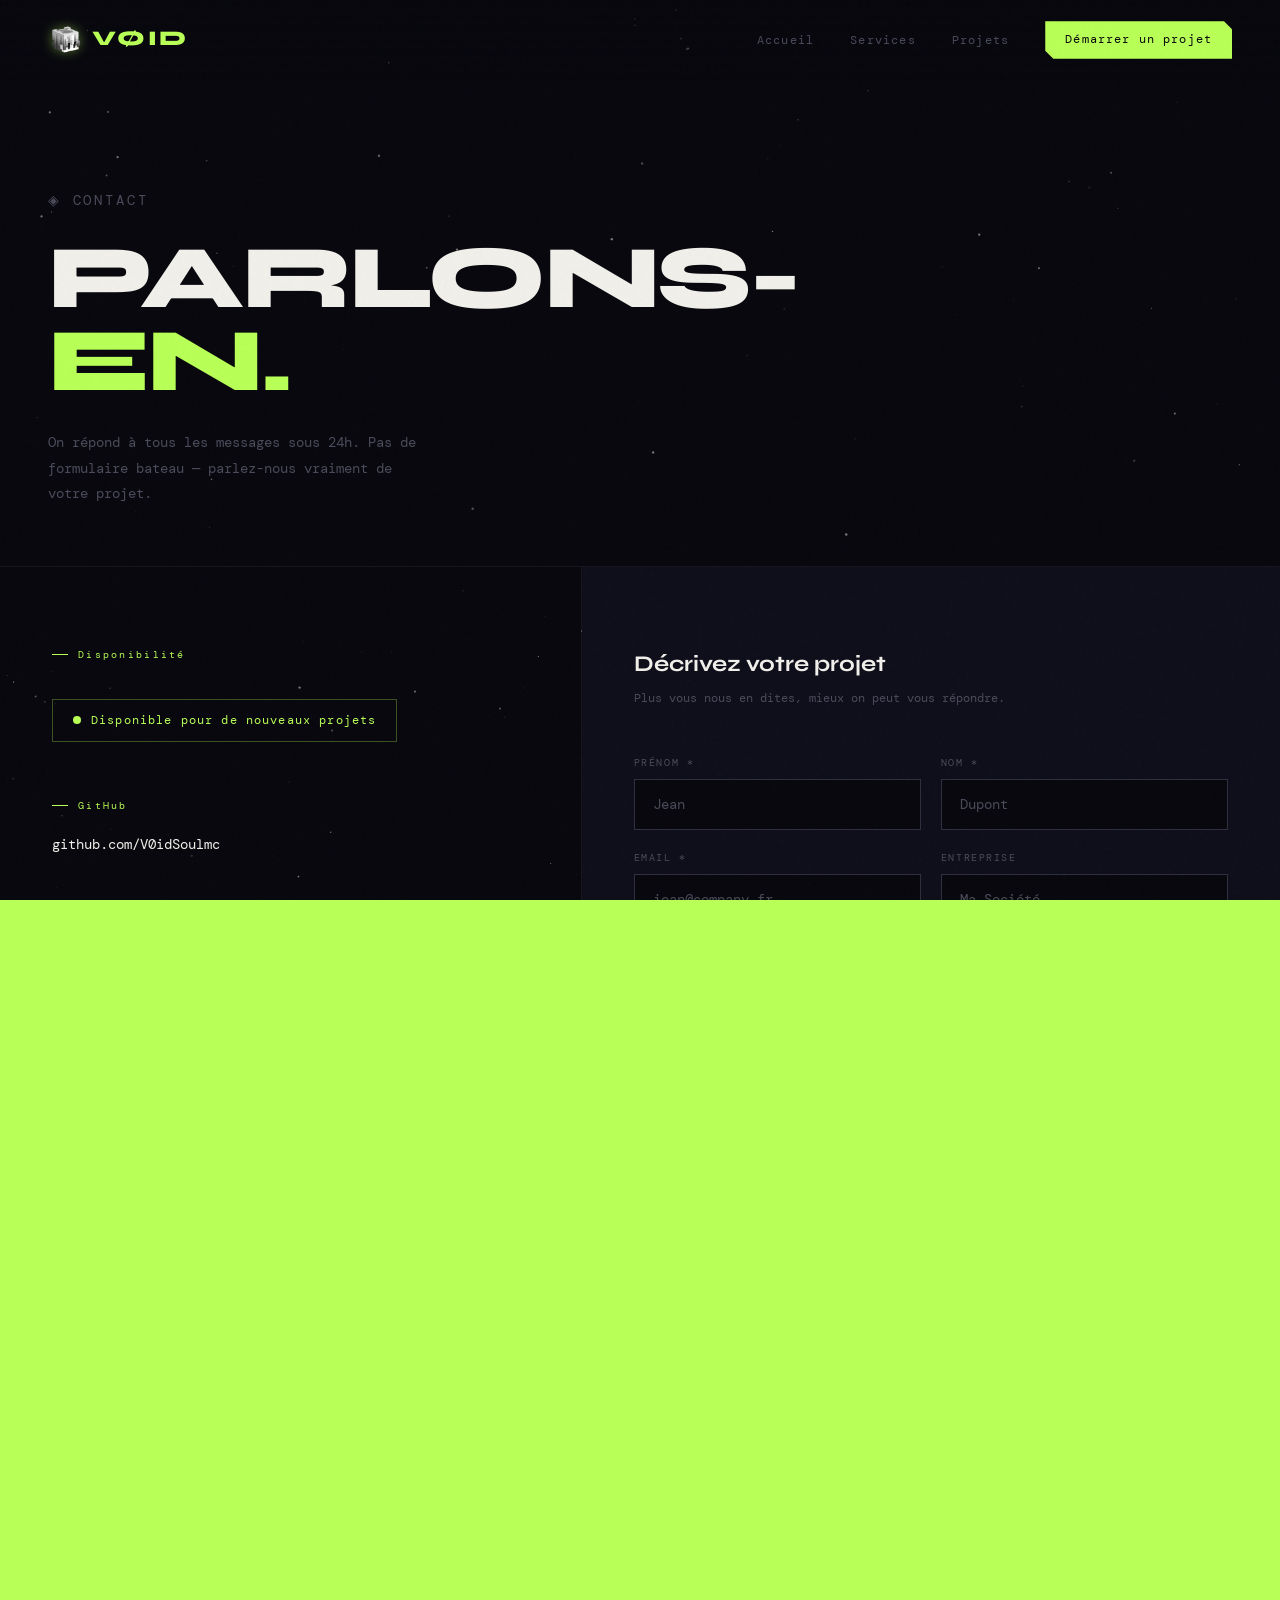
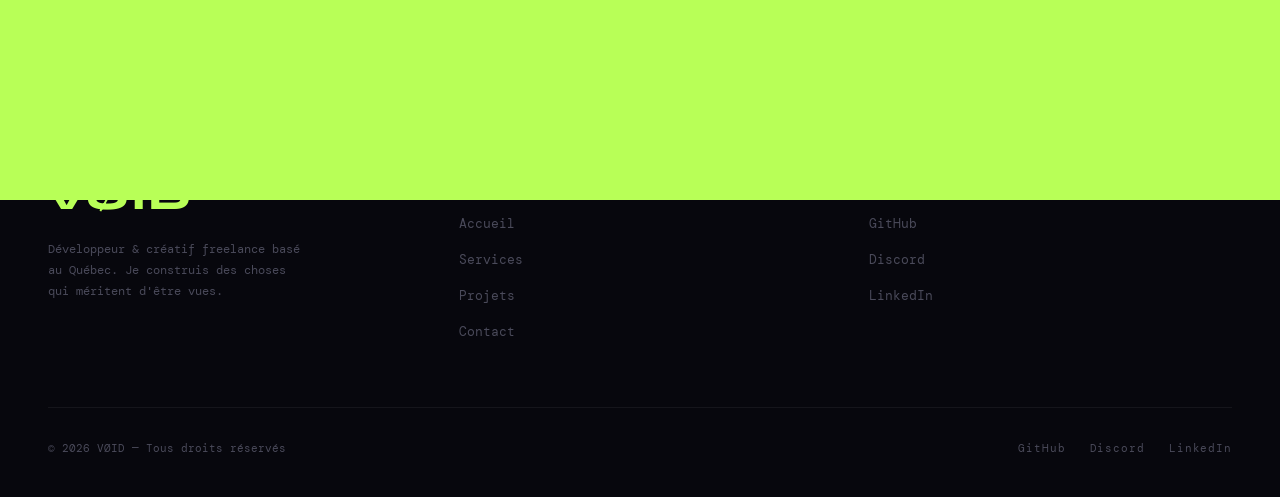
==== commit 53bf0e54: "Update contact.html" ====
--- a/contact.html
+++ b/contact.html
@@ -310,8 +310,10 @@
   });
 
   /* Form validation & submit */
-  form && form.addEventListener('submit', e => {
+  form && form.addEventListener('submit', async (e) => {
     e.preventDefault();
+
+    // Validation des champs requis
     const required = form.querySelectorAll('[required]');
     let valid = true;
     required.forEach(field => {
@@ -323,15 +325,51 @@
     });
     if (!valid) return;
 
+    // Préparation de l'UI
     submitBtn.classList.add('loading');
     submitBtn.textContent = 'Envoi en cours…';
 
-    // Simulate send (replace with real API call)
-    setTimeout(() => {
+    // Récupération des données
+    const formData = new FormData(form);
+
+    // URL Formspree (remplace par la tienne si différente)
+    const FORMSPREE_URL = 'https://formspree.io/f/xwvaoldn';
+
+    try {
+      const response = await fetch(FORMSPREE_URL, {
+        method: 'POST',
+        body: formData,
+        headers: {
+          'Accept': 'application/json'
+        }
+      });
+
+      if (!response.ok) throw new Error('Erreur réseau');
+
+      // Succès : afficher le message de confirmation
       formContainer.style.opacity = '0';
       formContainer.style.transform = 'translateY(-20px)';
       formContainer.style.transition = 'all 0.4s ease';
+
       setTimeout(() => {
         formContainer.style.display = 'none';
         formSuccess.classList.add('show');
-        formSuccess.style.animation = 'fadeUp 0.6s var(--ease-out) forwards'
+        formSuccess.style.animation = 'fadeUp 0.6s var(--ease-out) forwards';
+      }, 400);
+
+    } catch (error) {
+      console.error('Erreur envoi formulaire:', error);
+      submitBtn.classList.remove('loading');
+      submitBtn.textContent = 'Erreur, réessayer';
+      submitBtn.style.background = 'var(--accent2)';
+
+      // Réinitialise après 3 secondes
+      setTimeout(() => {
+        submitBtn.textContent = 'Envoyer le message';
+        submitBtn.style.background = '';
+      }, 3000);
+    }
+  });
+</script>
+</body>
+</html>
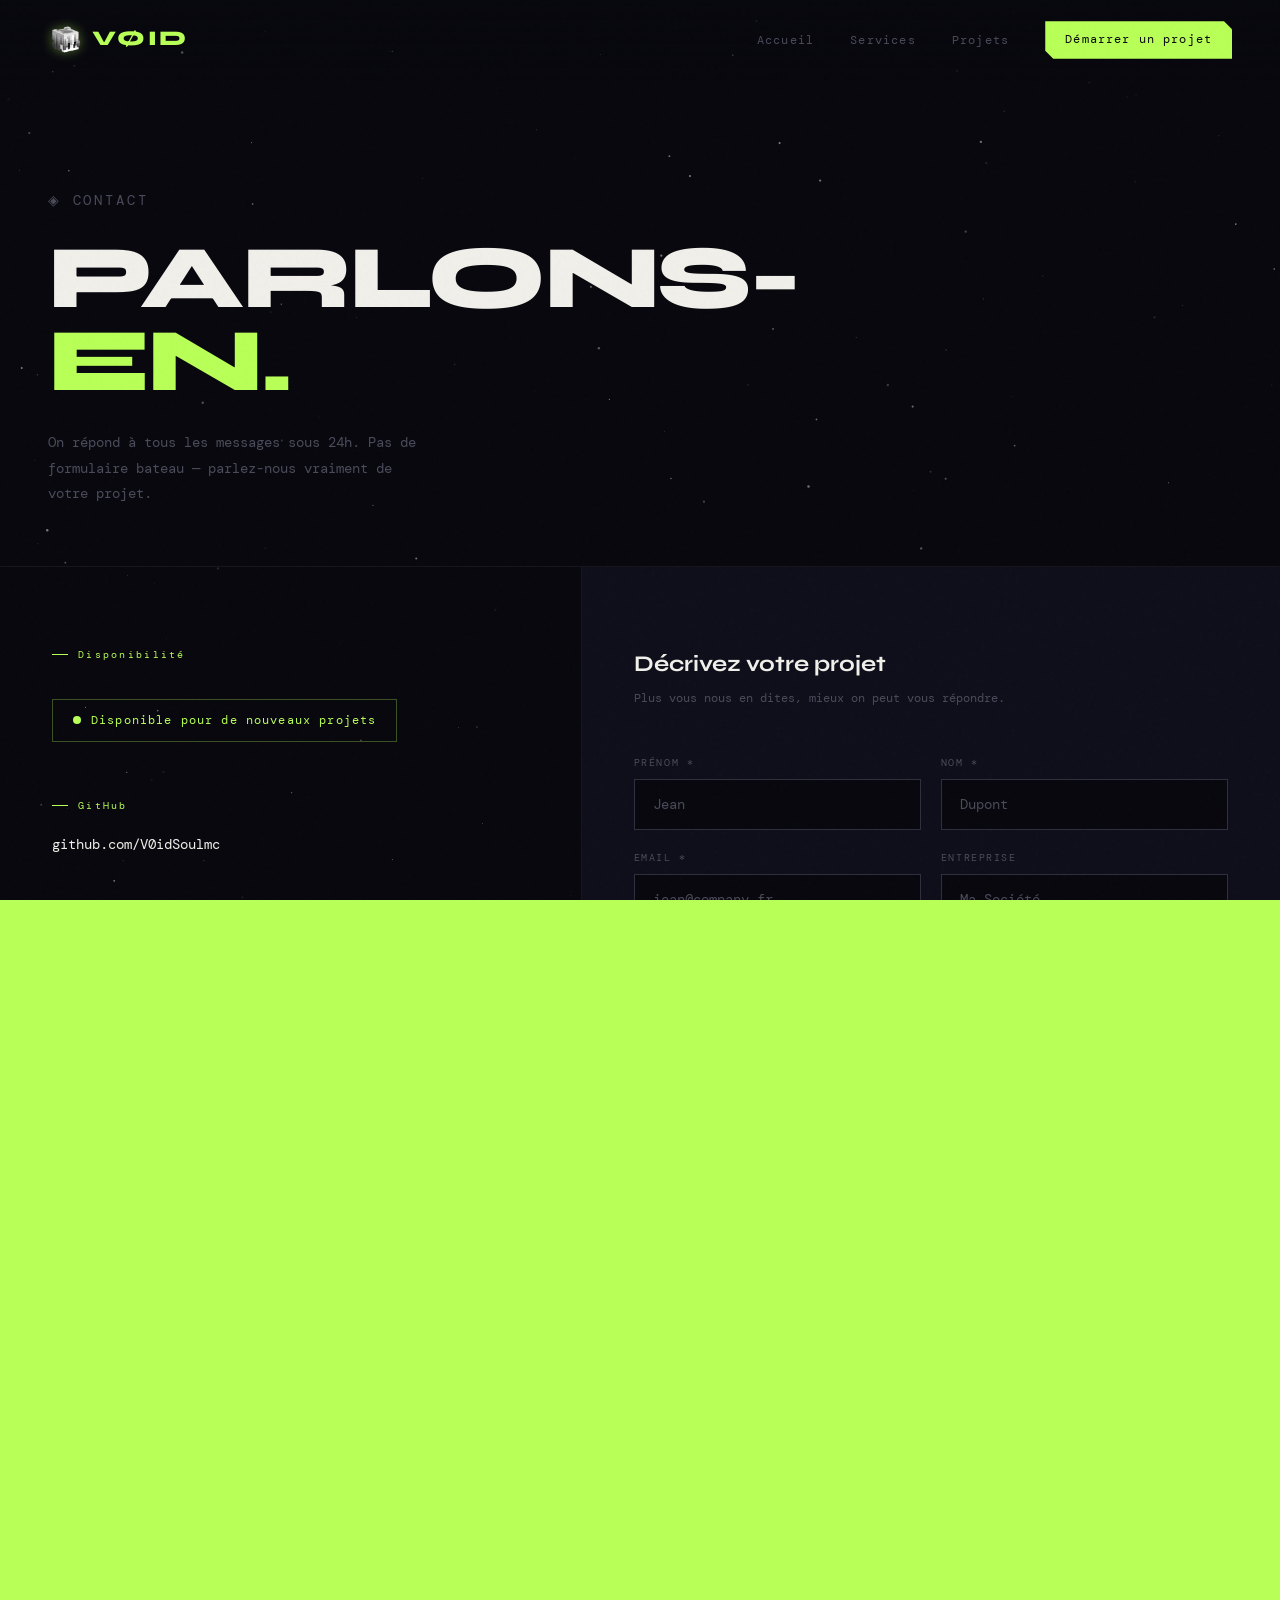
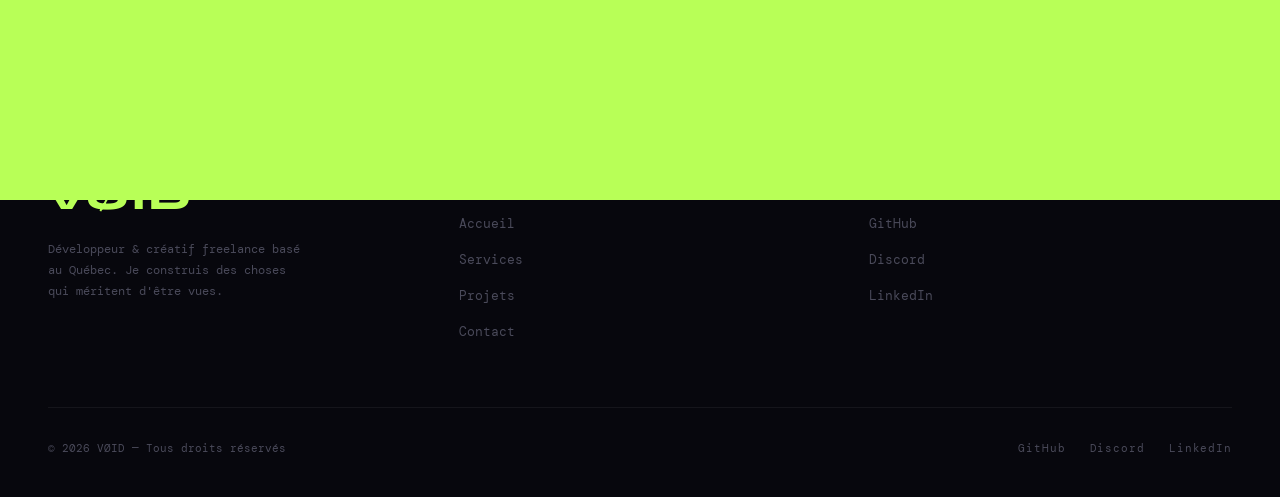
==== commit 15c07c80: "Update contact.html" ====
--- a/contact.html
+++ b/contact.html
@@ -2,6 +2,7 @@
 <html lang="fr">
 <head>
 <meta charset="UTF-8">
+<link rel="icon" type="image/x-icon" href="Voidsoul.ico">
 <meta name="viewport" content="width=device-width, initial-scale=1.0">
 <title>VØID Studio — Contact</title>
 <meta name="description" content="Contactez le studio VØID pour démarrer votre projet web ou de design.">
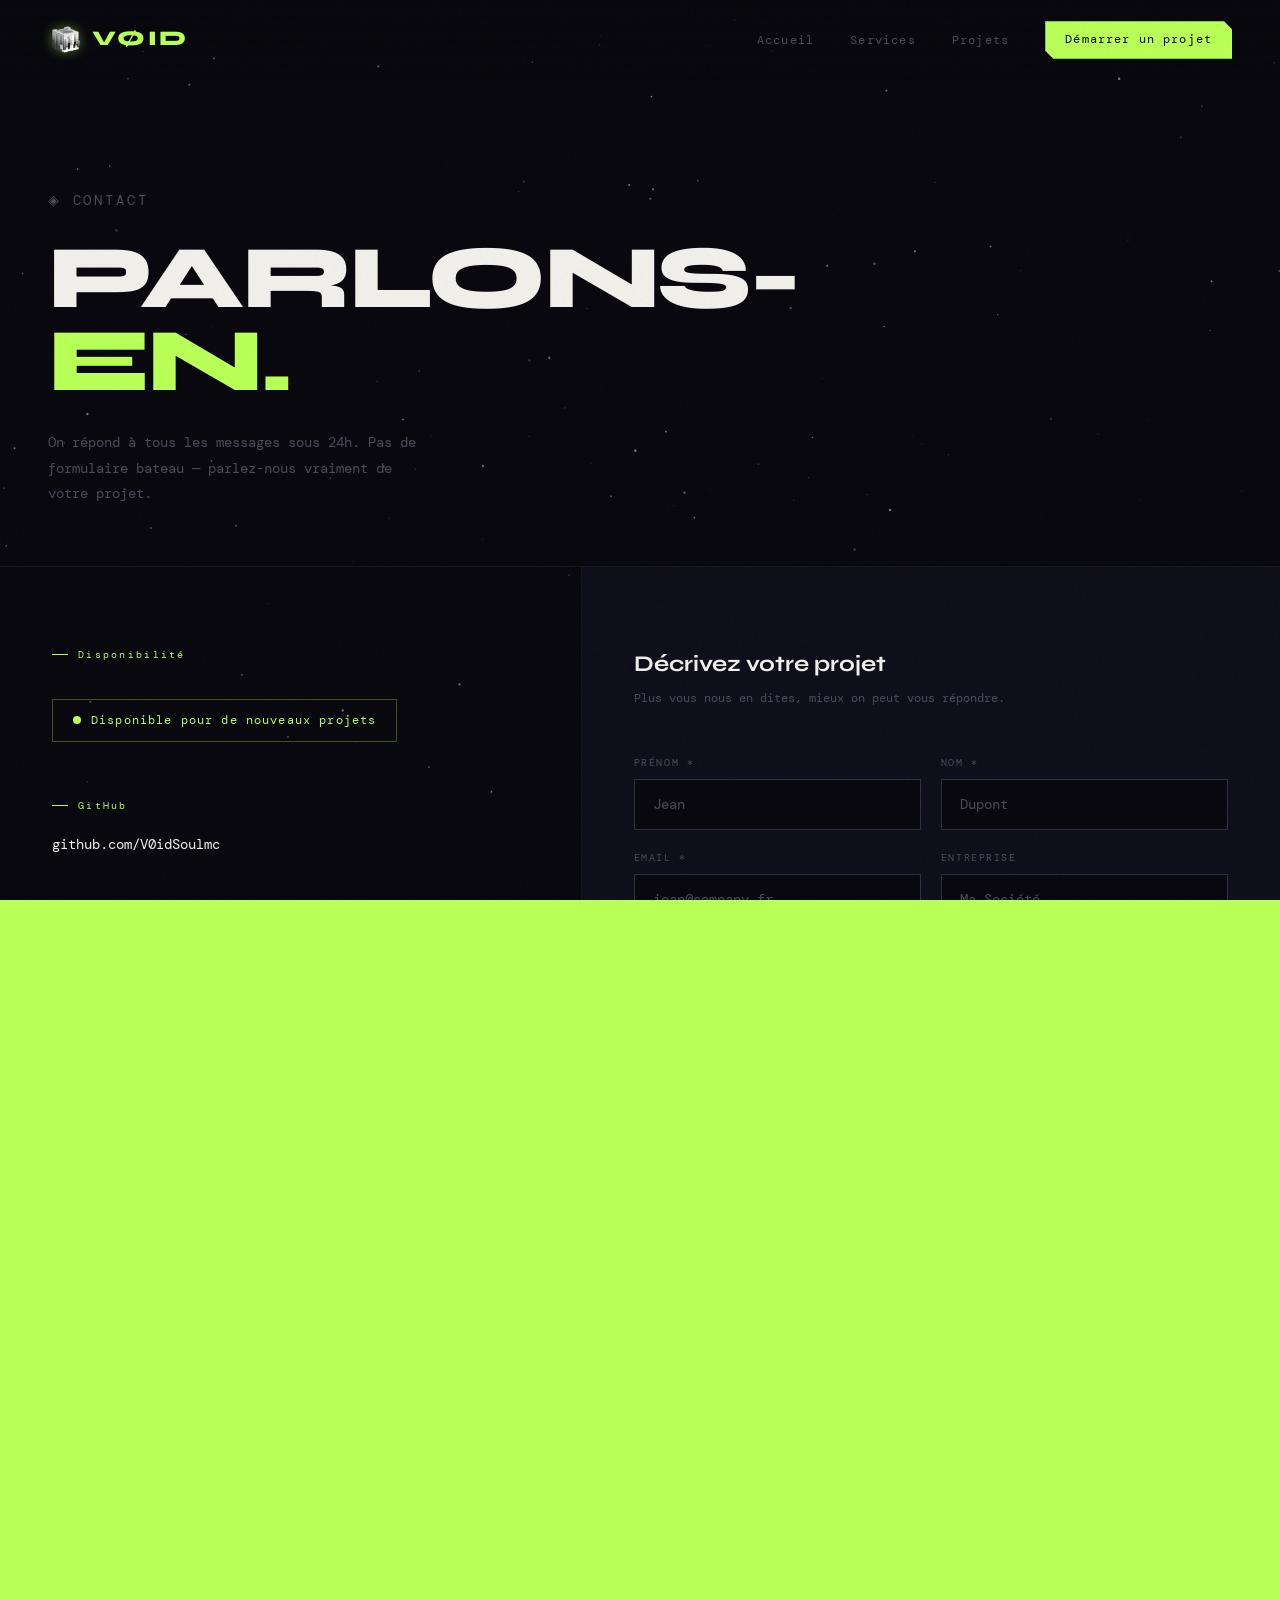
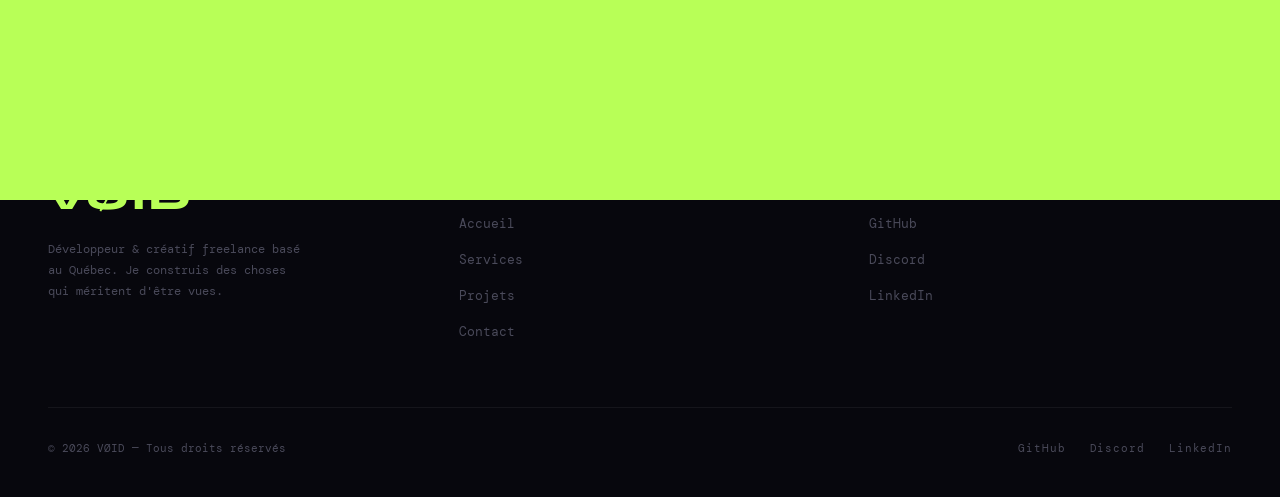
==== commit c0edd5f5: "Update contact.html" ====
--- a/contact.html
+++ b/contact.html
@@ -236,13 +236,14 @@
               <label class="form-label" for="service">Type de projet *</label>
               <select class="form-select" id="service" name="service" required>
                 <option value="" disabled selected>Sélectionnez un service…</option>
-                <option value="web">Création de site web</option>
-                <option value="code">Code du tout (app, API, script…)</option>
-                <option value="collab">Collaboration / Partenariat</option>
+                <option value="web">Sites web &amp; Landing pages</option>
+                <option value="webapp">Applications web</option>
+                <option value="minecraft">Serveurs Minecraft</option>
+                <option value="desktop">Applications desktop</option>
                 <option value="design">Créations graphiques</option>
-                <option value="motion">Motion & Animation</option>
-                <option value="maintenance">Maintenance & Support</option>
-                <option value="other">Autre / Je ne sais pas encore</option>
+                <option value="maintenance">Maintenance &amp; Support</option>
+                <option value="discord">Serveurs Discord</option>
+                <option value="other">Autres</option>
               </select>
             </div>
             <div class="form-group full">
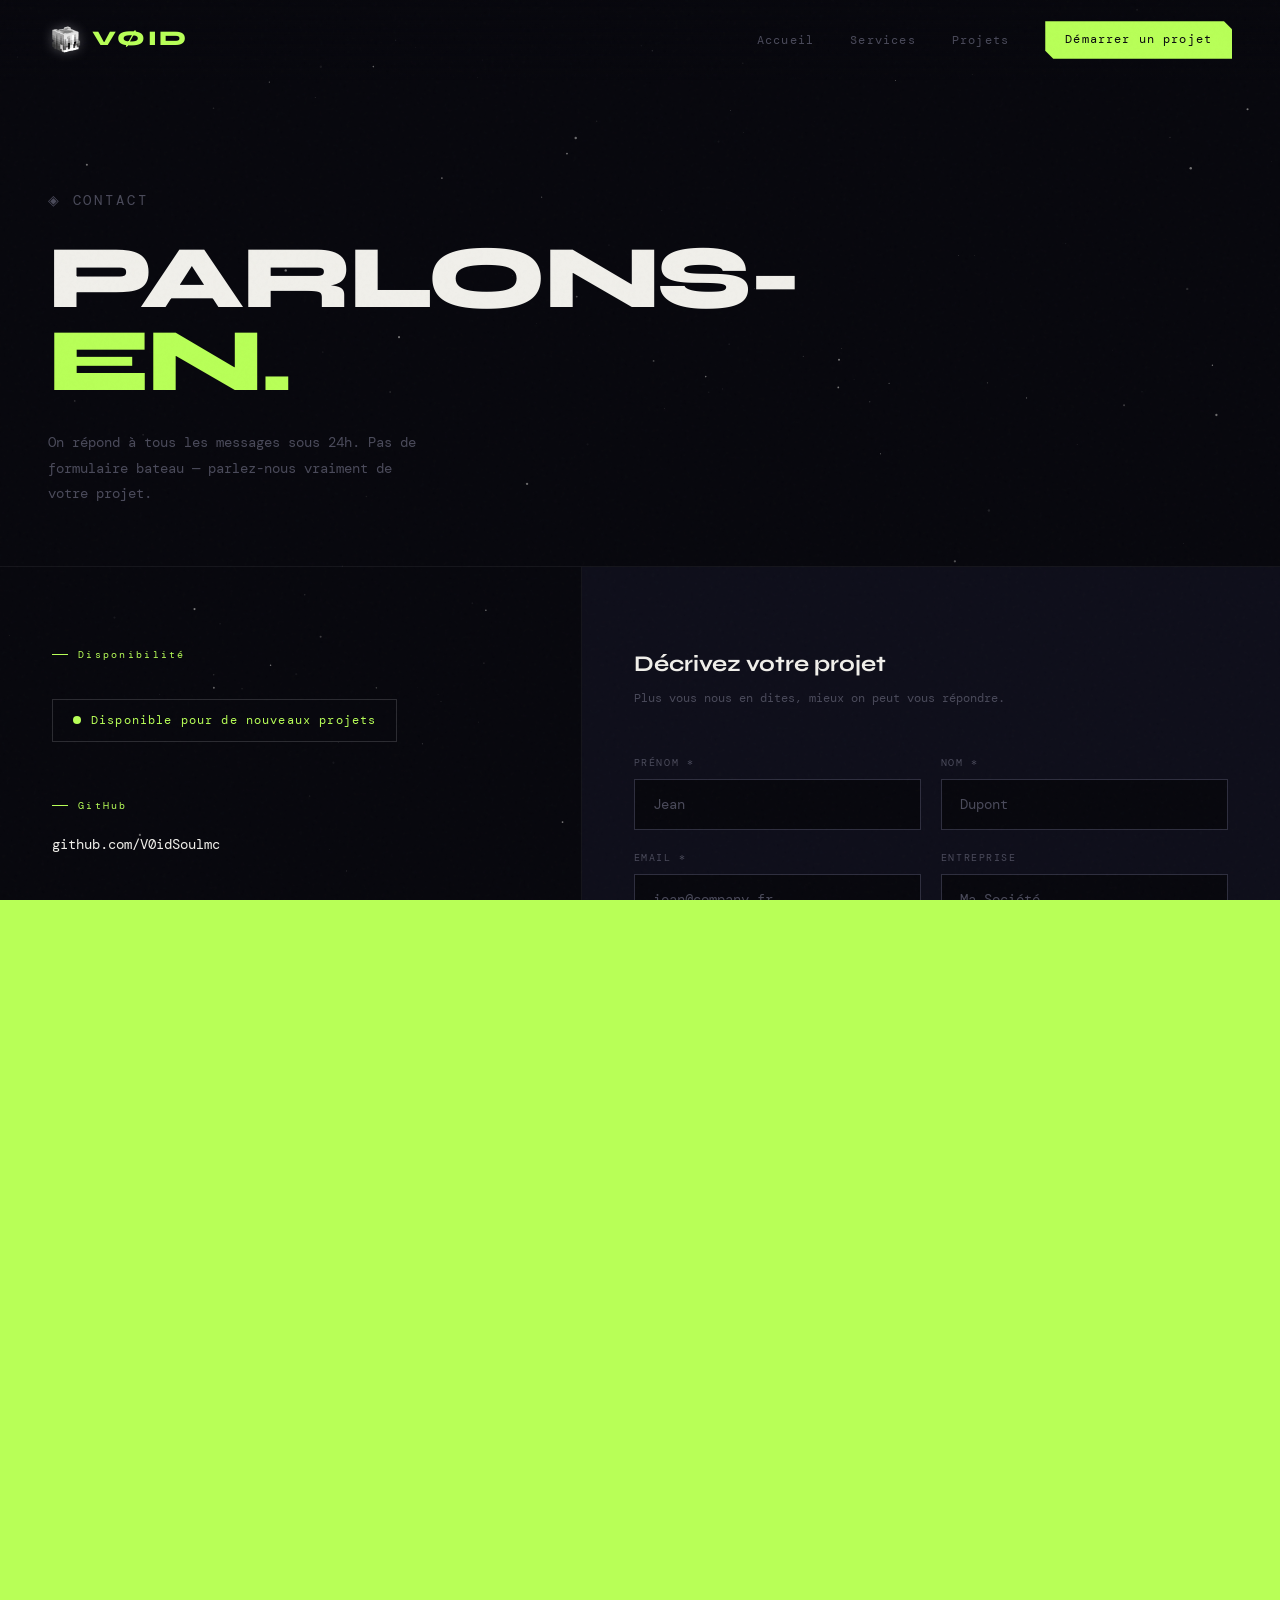
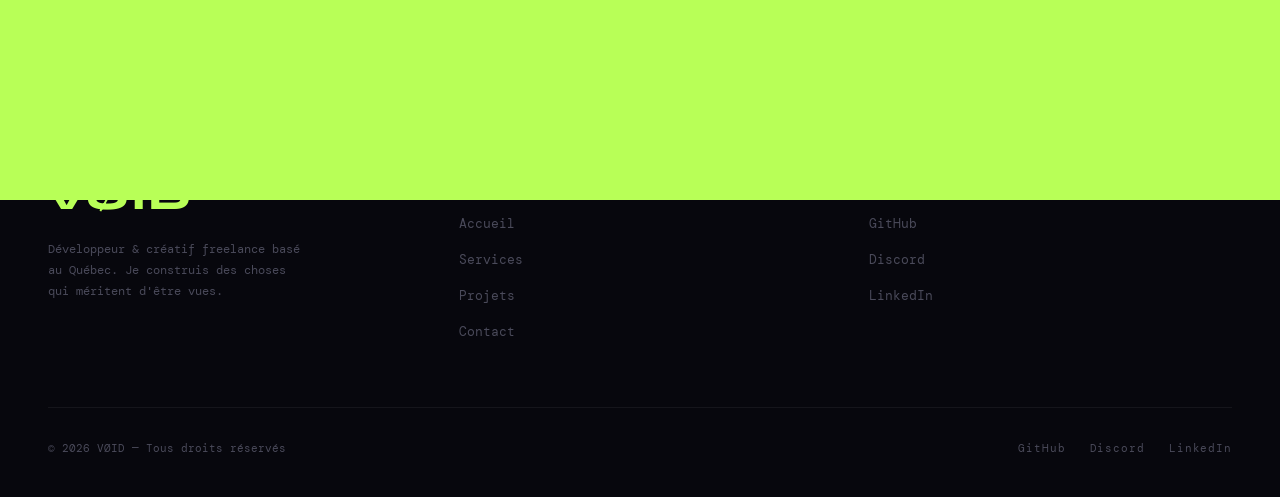
==== commit fc78a09f: "Update contact.html" ====
--- a/contact.html
+++ b/contact.html
@@ -44,7 +44,7 @@
 
   .availability-badge {
     display: inline-flex; align-items: center; gap: 10px;
-    border: 1px solid rgba(184,255,87,0.3); padding: 12px 20px;
+    border: 1px solid rgba(255,255,255,0.15); padding: 12px 20px;
     margin-top: 16px;
   }
   .avail-dot {
@@ -99,7 +99,7 @@
     border: 1px solid var(--muted2); color: var(--muted);
     cursor: pointer; transition: all 0.3s;
   }
-  .budget-opt input:checked + label { border-color: var(--accent); color: var(--accent); background: rgba(184,255,87,0.06); }
+  .budget-opt input:checked + label { border-color: var(--accent); color: var(--accent); background: rgba(255,255,255,0.04); }
   .budget-opt label:hover { border-color: var(--white); color: var(--white); }
 
   .form-submit {
@@ -157,7 +157,7 @@
 <div class="page-transition"></div>
 
 <nav class="nav">
-  <a class="nav-logo" href="index.html"><img src="Voidsoul.png" alt="VØID" style="height:36px;width:36px;object-fit:contain;vertical-align:middle;margin-right:8px;filter:drop-shadow(0 0 6px rgba(184,255,87,0.4))">VØID</a>
+  <a class="nav-logo" href="index.html"><img src="Voidsoul.png" alt="VØID" style="height:36px;width:36px;object-fit:contain;vertical-align:middle;margin-right:8px;filter:drop-shadow(0 0 6px rgba(255,255,255,0.25))">VØID</a>
   <div class="nav-links">
     <a href="index.html">Accueil</a>
     <a href="services.html">Services</a>
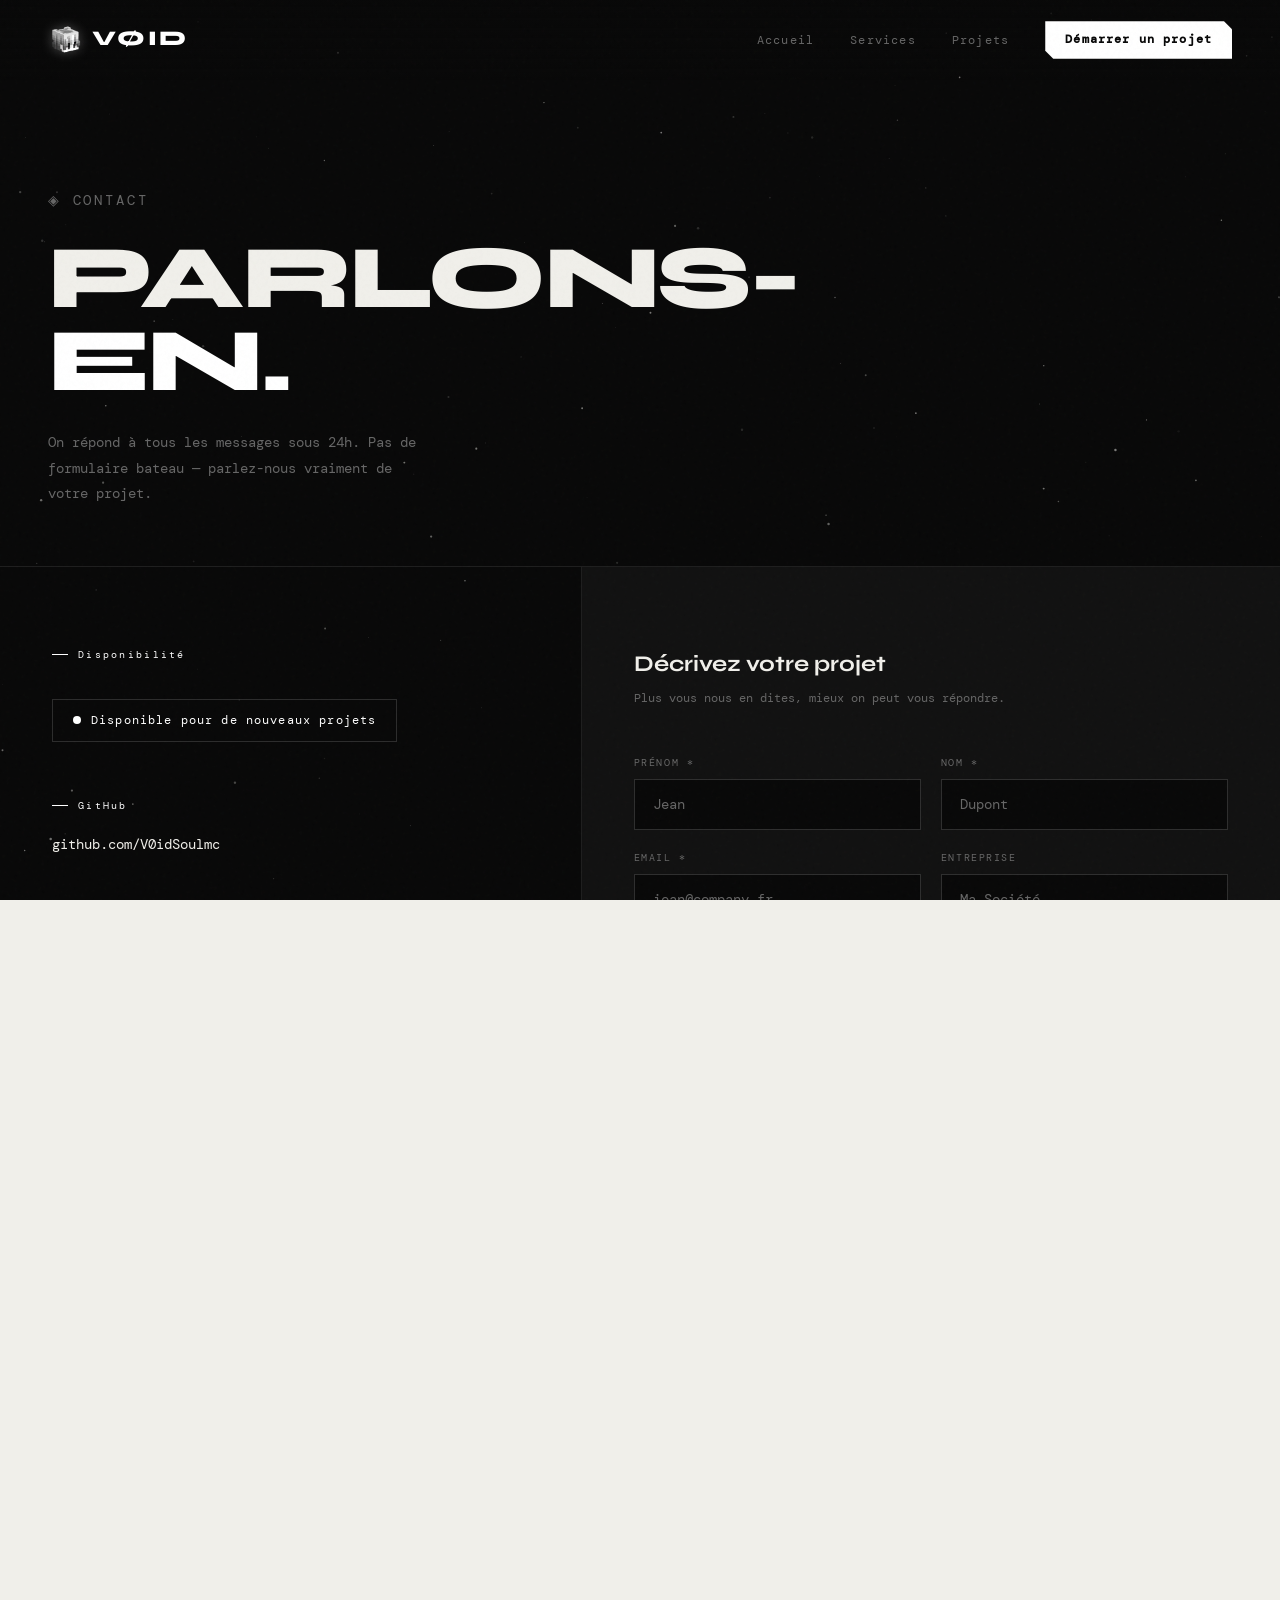
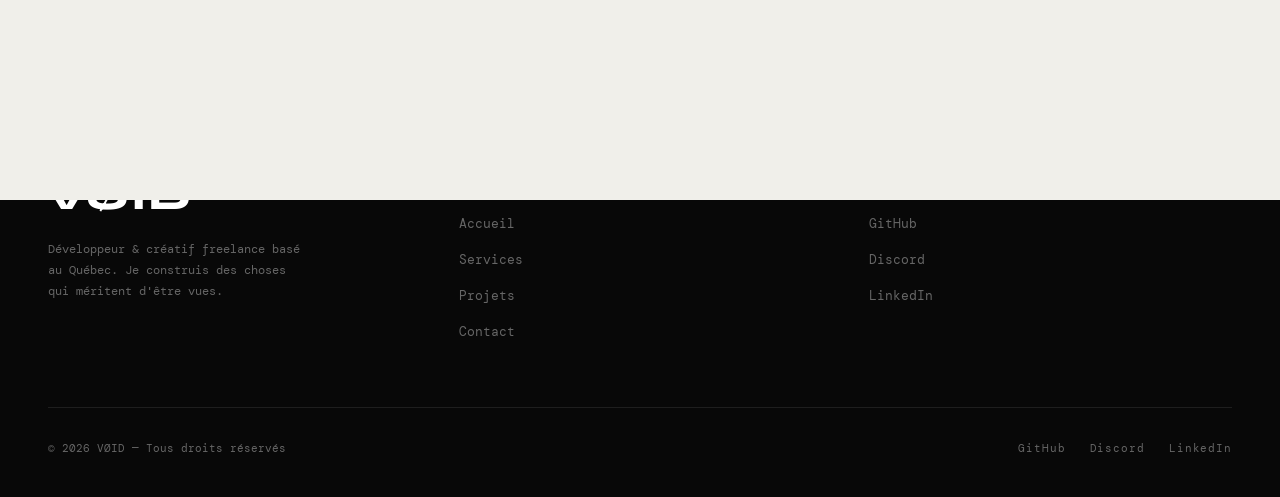
==== commit c766172a: "Update contact.html" ====
--- a/contact.html
+++ b/contact.html
@@ -288,7 +288,7 @@
     <div class="location-inner">
       <span class="location-pin">◎</span>
       <div class="location-text">
-        <strong>Québec, Canada</strong>
+        <strong>Paris, France</strong>
         Disponible en ligne, partout.
       </div>
     </div>
--- a/style.css
+++ b/style.css
@@ -1,5 +1,6 @@
 /* ========================================================
    VØID Studio — Global Stylesheet
+   Palette : Noir · Blanc · Gris
    ======================================================== */
 
 @import url('https://fonts.googleapis.com/css2?family=Syne:wght@400;600;700;800&family=DM+Mono:ital,wght@0,300;0,400;1,300&display=swap');
@@ -8,16 +9,16 @@
 *, *::before, *::after { margin: 0; padding: 0; box-sizing: border-box; }
 
 :root {
-  --bg:      #07070d;
-  --bg2:     #0e0e1a;
-  --bg3:     #141424;
-  --accent:  #b8ff57;
-  --accent2: #ff4d6d;
-  --accent3: #57c8ff;
+  --bg:      #080808;
+  --bg2:     #111111;
+  --bg3:     #1a1a1a;
+  --accent:  #ffffff;
+  --accent2: #aaaaaa;
+  --accent3: #cccccc;
   --white:   #f0efea;
-  --muted:   #4a4a5a;
-  --muted2:  #2e2e3e;
-  --border:  rgba(255,255,255,0.06);
+  --muted:   #666666;
+  --muted2:  #2e2e2e;
+  --border:  rgba(255,255,255,0.09);
 
   --font-display: 'Syne', sans-serif;
   --font-mono:    'DM Mono', monospace;
@@ -67,7 +68,7 @@
   opacity: 0;
   position: fixed; top: 0; left: 0;
   width: 36px; height: 36px;
-  border: 1px solid rgba(184,255,87,0.5);
+  border: 1px solid rgba(255,255,255,0.45);
   border-radius: 50%;
   pointer-events: none;
   z-index: 9998;
@@ -77,7 +78,7 @@
 .cursor-ring.hovered {
   width: 56px; height: 56px;
   border-color: var(--accent);
-  background: rgba(184,255,87,0.06);
+  background: rgba(255,255,255,0.06);
 }
 .cursor-ring.clicking { transform: scale(0.8) !important; }
 
@@ -99,7 +100,7 @@
 .nav::before {
   content: '';
   position: absolute; inset: 0;
-  background: linear-gradient(to bottom, rgba(7,7,13,0.95) 0%, rgba(7,7,13,0) 100%);
+  background: linear-gradient(to bottom, rgba(8,8,8,0.97) 0%, rgba(8,8,8,0) 100%);
   pointer-events: none;
 }
 .nav-logo {
@@ -108,7 +109,7 @@
   text-decoration: none; z-index: 1;
   transition: opacity 0.3s;
 }
-.nav-logo:hover { opacity: 0.7; }
+.nav-logo:hover { opacity: 0.55; }
 .nav-links {
   display: flex; gap: 36px; align-items: center; z-index: 1;
 }
@@ -133,13 +134,13 @@
   color: var(--bg) !important;
   padding: 10px 20px !important;
   font-size: 0.72rem !important;
-  font-weight: 400 !important;
+  font-weight: 600 !important;
   letter-spacing: 0.1em !important;
   transition: transform 0.25s, box-shadow 0.25s !important;
   clip-path: polygon(0 0, calc(100% - 8px) 0, 100% 8px, 100% 100%, 8px 100%, 0 calc(100% - 8px));
 }
 .nav-cta::after { display: none !important; }
-.nav-cta:hover { transform: translateY(-2px) !important; box-shadow: 0 8px 30px rgba(184,255,87,0.3) !important; }
+.nav-cta:hover { transform: translateY(-2px) !important; box-shadow: 0 8px 30px rgba(255,255,255,0.15) !important; }
 
 /* Mobile hamburger */
 .nav-toggle {
@@ -179,18 +180,17 @@
 .section { padding: 120px 48px; }
 .section-sm { padding: 80px 48px; }
 
+/* ── SECTION LABEL — avec bordure gauche pour plus de lisibilité ── */
 .section-label {
-  font-family: var(--font-mono); font-size: 0.68rem;
-  color: var(--accent); letter-spacing: 0.3em;
+  font-family: var(--font-mono); font-size: 0.72rem;
+  color: var(--accent); letter-spacing: 0.28em;
   text-transform: uppercase;
   display: flex; align-items: center; gap: 16px;
   margin-bottom: 64px;
-}
-.section-label::before {
-  content: ''; display: block;
-  width: 32px; height: 1px; background: var(--accent);
-  flex-shrink: 0;
-}
+  border-left: 2px solid var(--accent);
+  padding-left: 14px;
+}
+.section-label::before { display: none; }
 
 /* ── TYPOGRAPHY ── */
 .display-xl {
@@ -209,7 +209,7 @@
   letter-spacing: -0.02em;
 }
 .text-accent { color: var(--accent); }
-.text-muted { color: var(--muted); }
+.text-muted  { color: var(--muted); }
 .text-mono {
   font-family: var(--font-mono);
   font-size: 0.85rem; line-height: 1.8;
@@ -230,7 +230,7 @@
 }
 .btn-primary:hover {
   transform: translateY(-3px);
-  box-shadow: 0 20px 60px rgba(184,255,87,0.25);
+  box-shadow: 0 20px 60px rgba(255,255,255,0.12);
 }
 .btn-outline {
   border: 1px solid var(--muted2); color: var(--white);
@@ -249,7 +249,7 @@
   border: 1px solid var(--border);
   transition: all 0.4s var(--ease-out);
 }
-.card:hover { border-color: rgba(184,255,87,0.12); background: var(--bg3); }
+.card:hover { border-color: rgba(255,255,255,0.2); background: var(--bg3); }
 
 /* ── TAG ── */
 .tag {
@@ -269,7 +269,7 @@
   border-top: 1px solid var(--border);
   border-bottom: 1px solid var(--border);
   padding: 18px 0; overflow: hidden;
-  background: rgba(255,255,255,0.015);
+  background: rgba(255,255,255,0.02);
 }
 .marquee-track {
   display: flex; white-space: nowrap;
@@ -283,21 +283,21 @@
 }
 .marquee-dot { color: var(--accent); }
 
-/* ── STATS BAR ── */
+/* ── STATS BAR — fond blanc, texte noir ── */
 .stats-bar {
   background: var(--accent);
   display: grid; grid-template-columns: repeat(4, 1fr);
 }
-.stat-item { padding: 52px 40px; border-right: 1px solid rgba(7,7,13,0.12); }
+.stat-item { padding: 52px 40px; border-right: 1px solid rgba(8,8,8,0.12); }
 .stat-item:last-child { border-right: none; }
 .stat-number {
   font-size: clamp(2.5rem, 5vw, 4rem);
   font-weight: 800; color: var(--bg); line-height: 1;
 }
-.stat-suffix { color: rgba(7,7,13,0.5); font-size: 0.6em; }
+.stat-suffix { color: rgba(8,8,8,0.45); font-size: 0.6em; }
 .stat-label {
   font-family: var(--font-mono); font-size: 0.7rem;
-  color: rgba(7,7,13,0.55); margin-top: 8px;
+  color: rgba(8,8,8,0.55); margin-top: 8px;
   letter-spacing: 0.1em; text-transform: uppercase;
 }
 
@@ -368,14 +368,14 @@
 /* ── PAGE TRANSITION ── */
 .page-transition {
   position: fixed; inset: 0; z-index: 9990;
-  background: var(--accent);
+  background: var(--white);
   transform: translateY(100%);
   pointer-events: none;
 }
 .page-transition.entering { animation: ptEnter 0.5s var(--ease-out) forwards; }
 .page-transition.leaving  { animation: ptLeave 0.5s var(--ease-in) forwards; }
 
-/* ── GLITCH ── */
+/* ── GLITCH — version gris/blanc ── */
 .glitch { position: relative; }
 .glitch::before, .glitch::after {
   content: attr(data-text);
@@ -400,14 +400,14 @@
 }
 @keyframes glitch1 {
   0%,88%,100% { transform: translate(0); opacity: 0; }
-  89% { transform: translate(-3px, 1px); opacity: 0.8; }
-  91% { transform: translate(3px, -1px); opacity: 0.5; }
+  89% { transform: translate(-3px, 1px); opacity: 0.6; }
+  91% { transform: translate(3px, -1px); opacity: 0.3; }
   94% { transform: translate(0); opacity: 0; }
 }
 @keyframes glitch2 {
   0%,90%,100% { transform: translate(0); opacity: 0; }
-  91% { transform: translate(3px, -2px); opacity: 0.7; }
-  93% { transform: translate(-3px, 1px); opacity: 0.4; }
+  91% { transform: translate(3px, -2px); opacity: 0.5; }
+  93% { transform: translate(-3px, 1px); opacity: 0.25; }
   96% { transform: translate(0); opacity: 0; }
 }
 @keyframes fadeUp {
@@ -433,6 +433,7 @@
   0%,100% { opacity: 1; }
   50% { opacity: 0.4; }
 }
+@keyframes scrollLine { 0%{top:-100%} 100%{top:200%} }
 
 /* ── HERO SHARED ── */
 .page-hero {
@@ -471,6 +472,5 @@
   .footer-bottom { flex-direction: column; gap: 16px; text-align: center; }
   .divider { margin: 0 24px; }
   body { cursor: auto; }
-  .cursor, .cursor-ring {
-  opacity: 0; display: none; }
-}
+  .cursor, .cursor-ring { opacity: 0; display: none; }
+}
